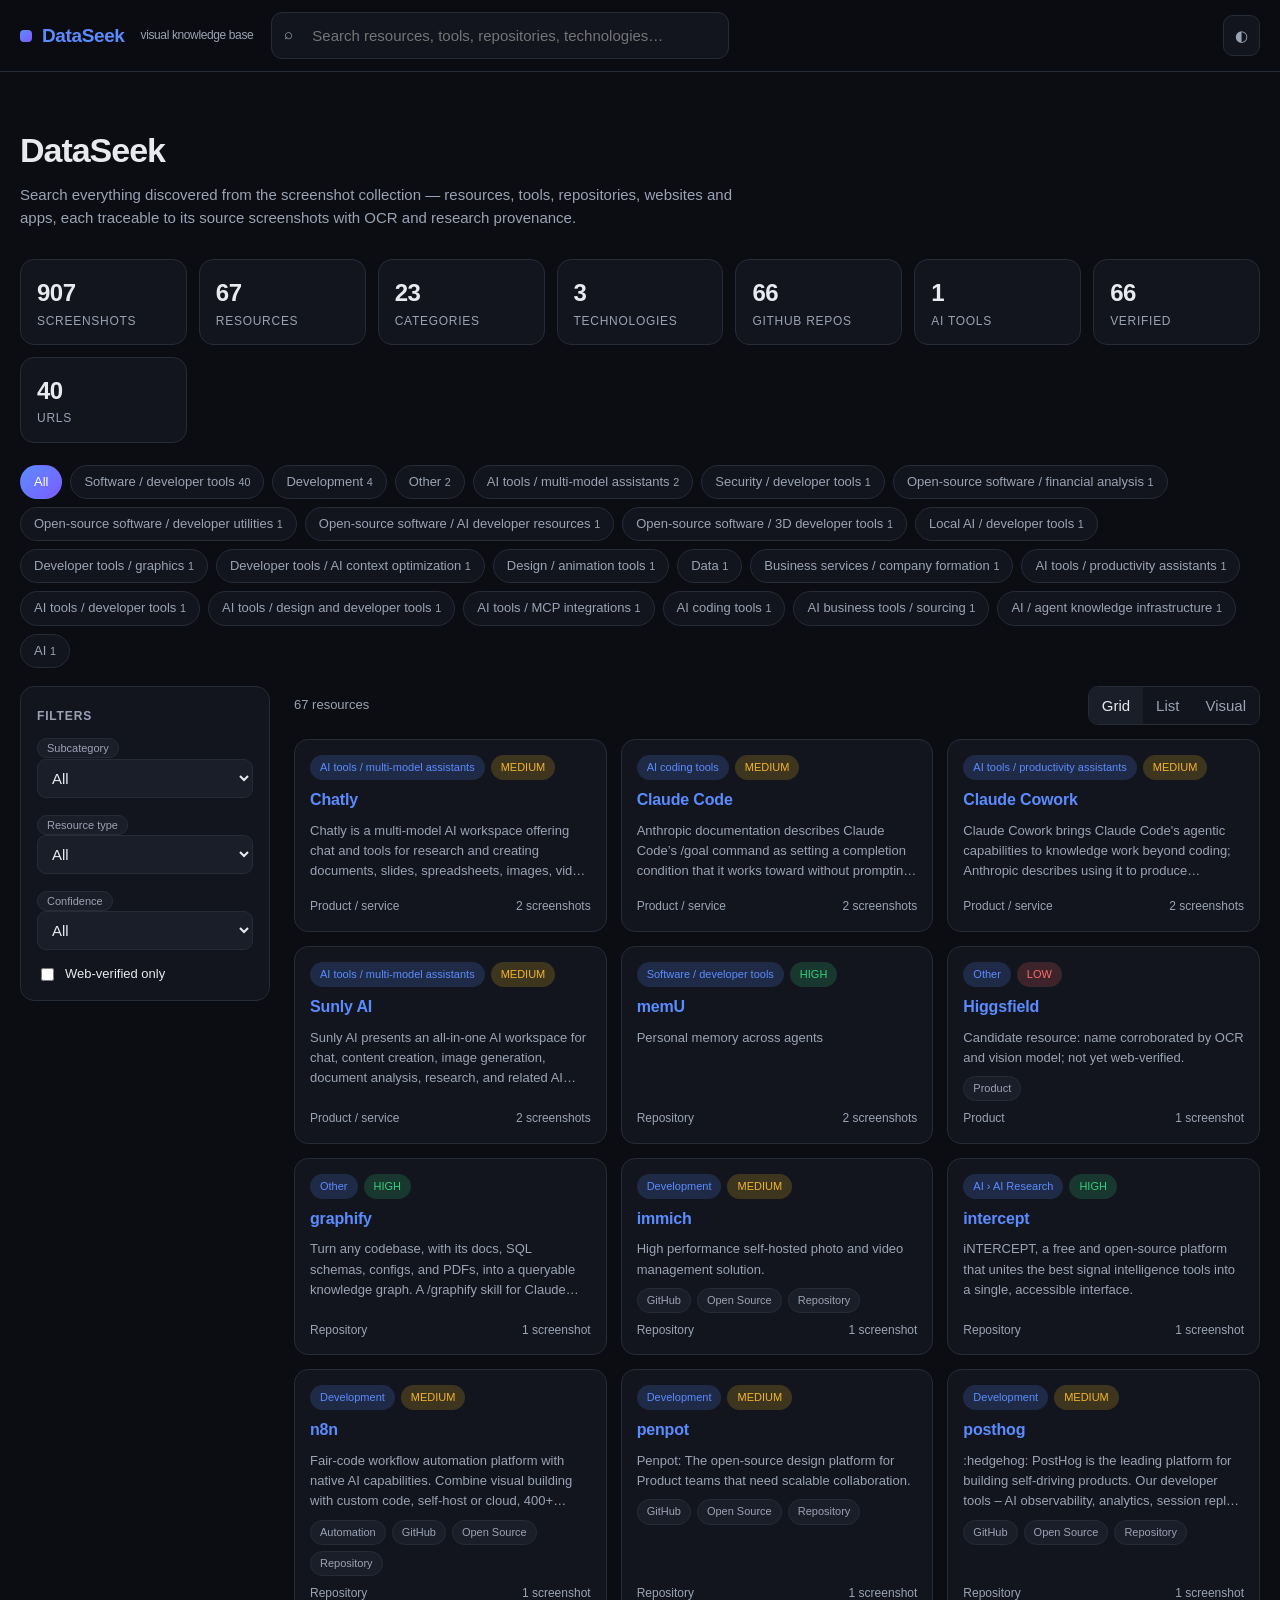
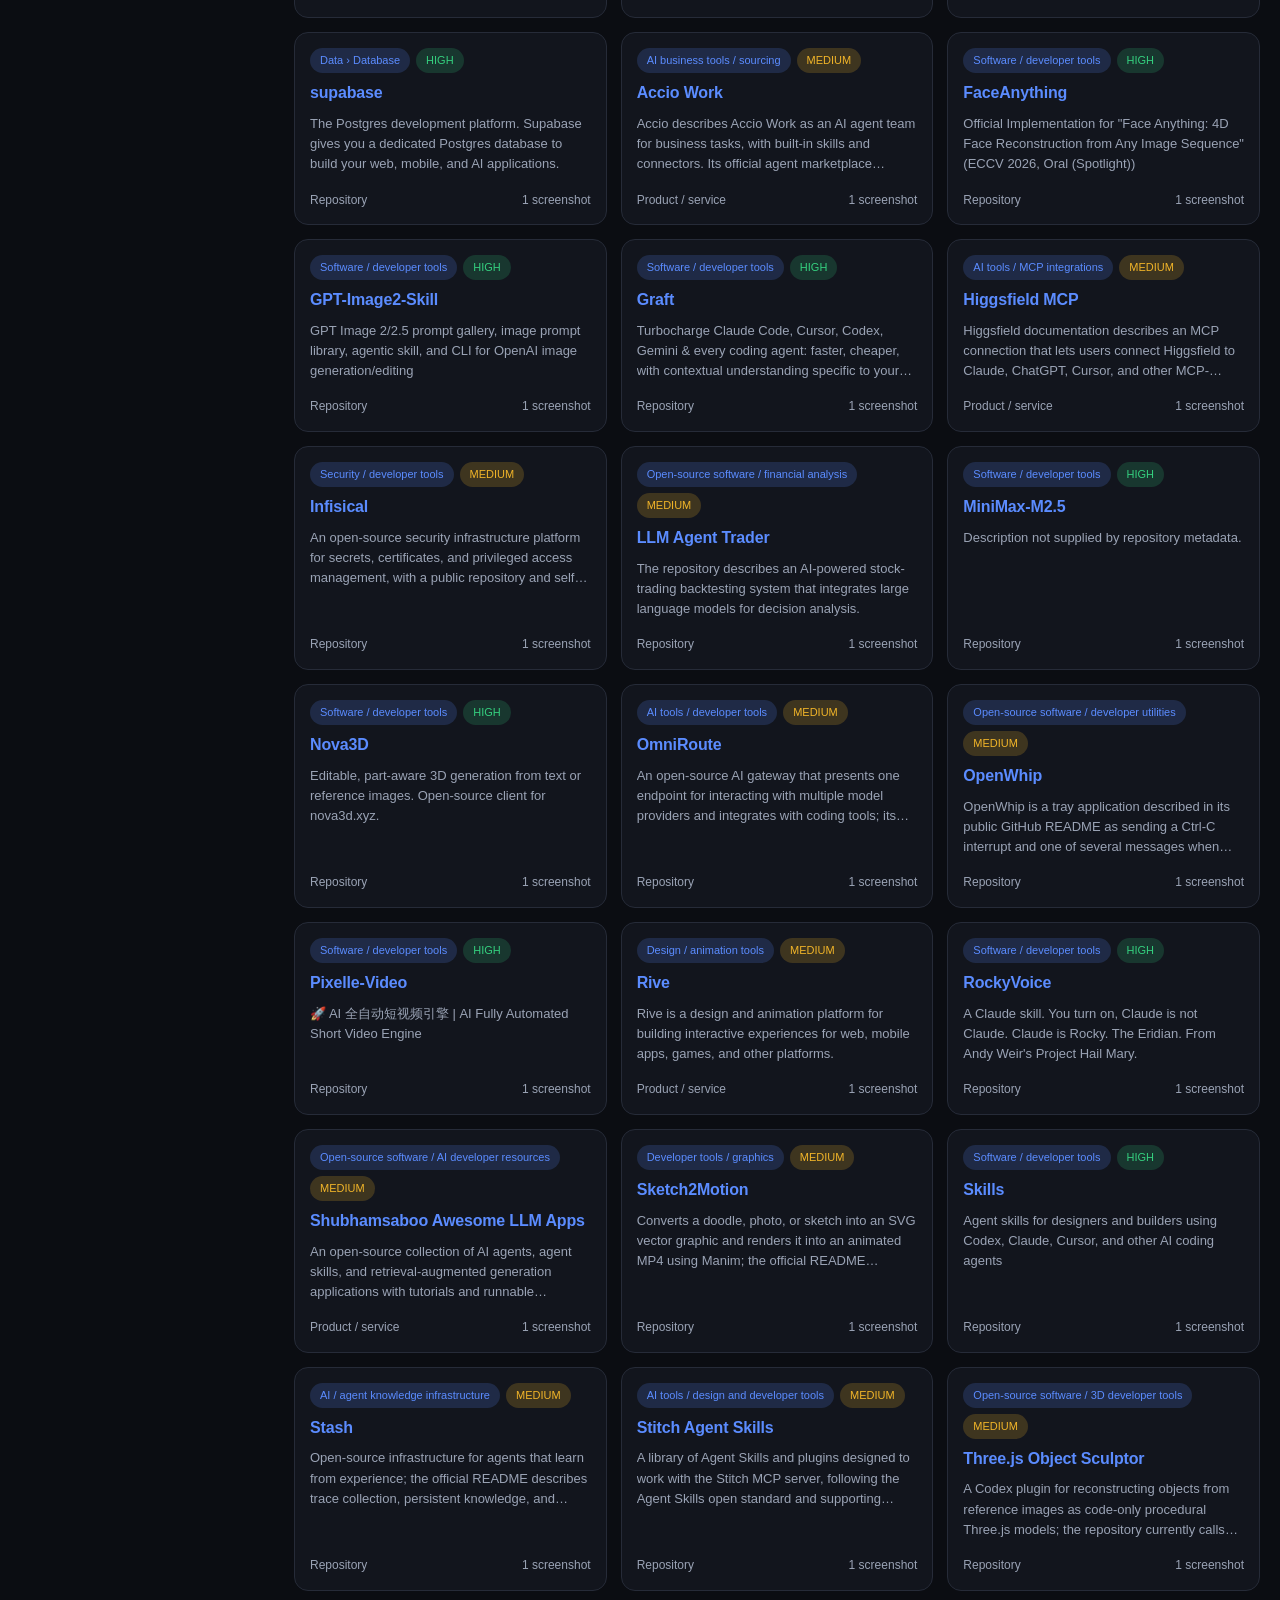
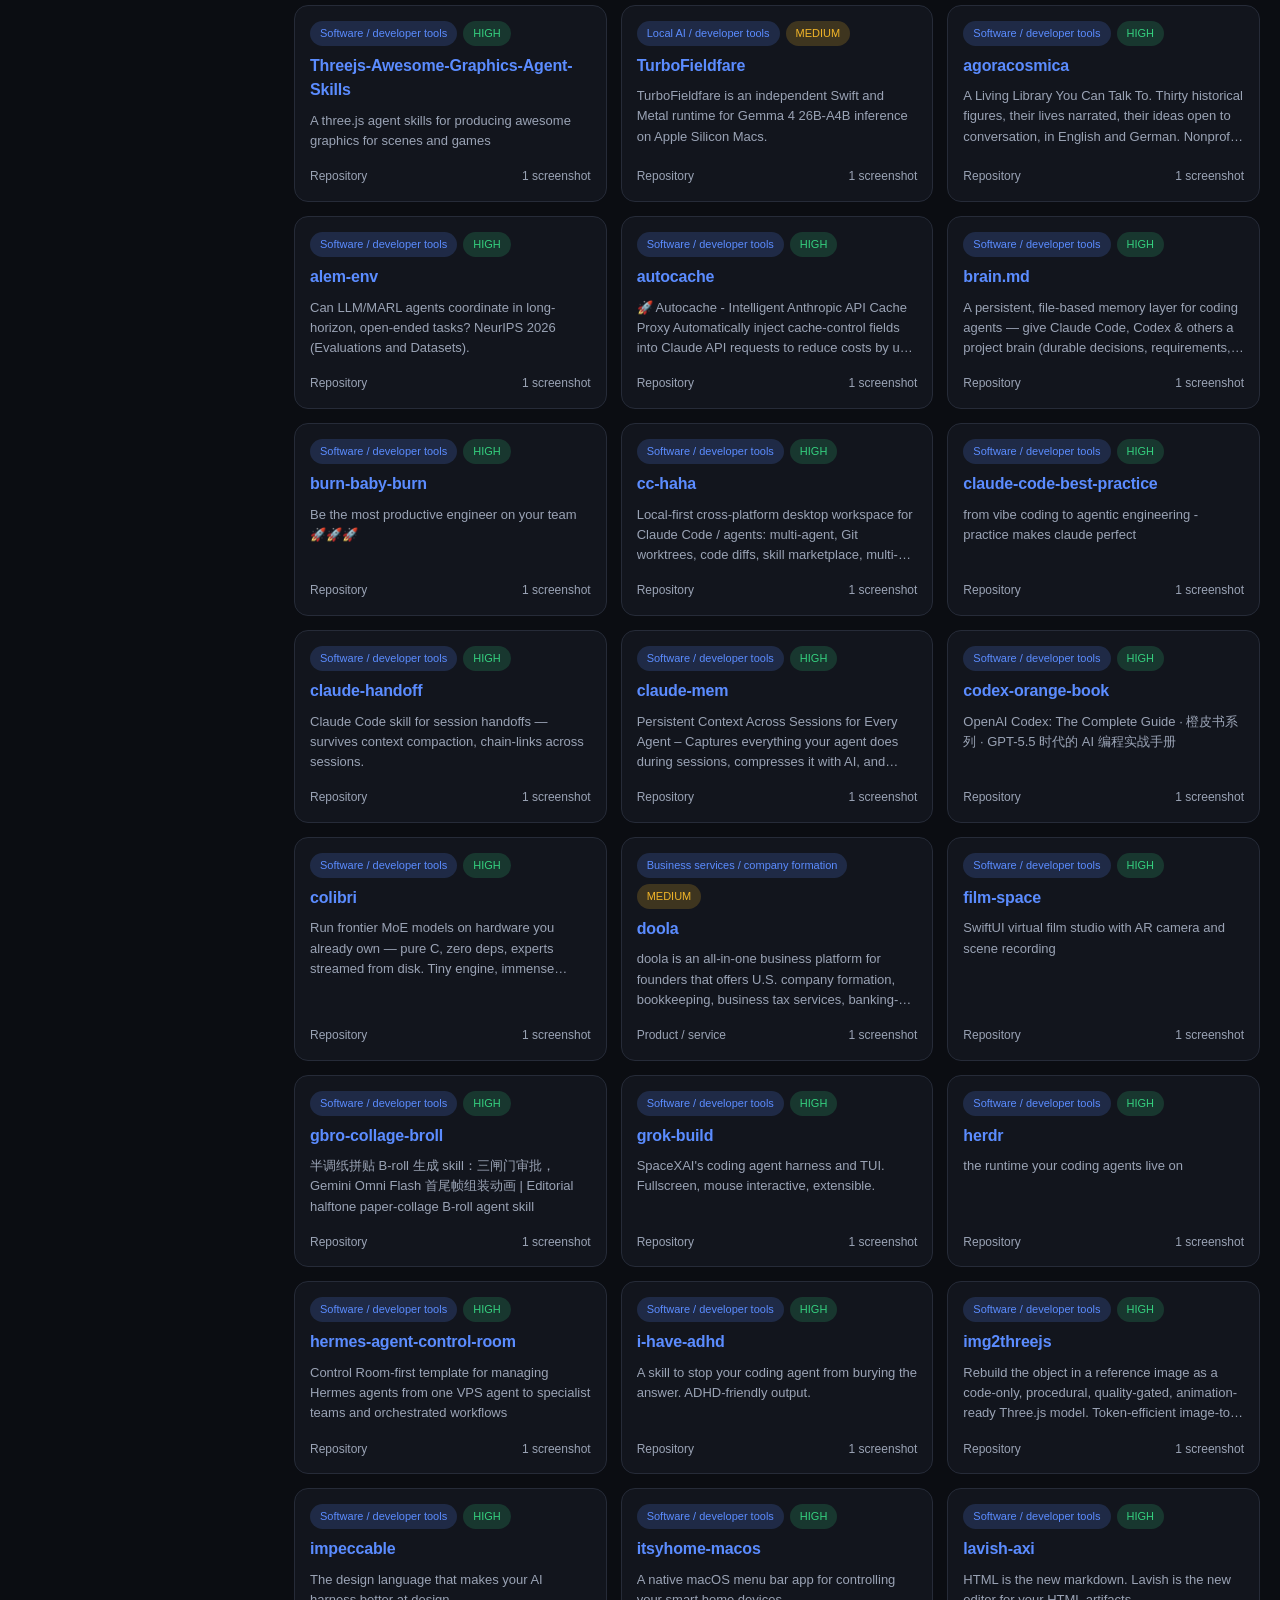
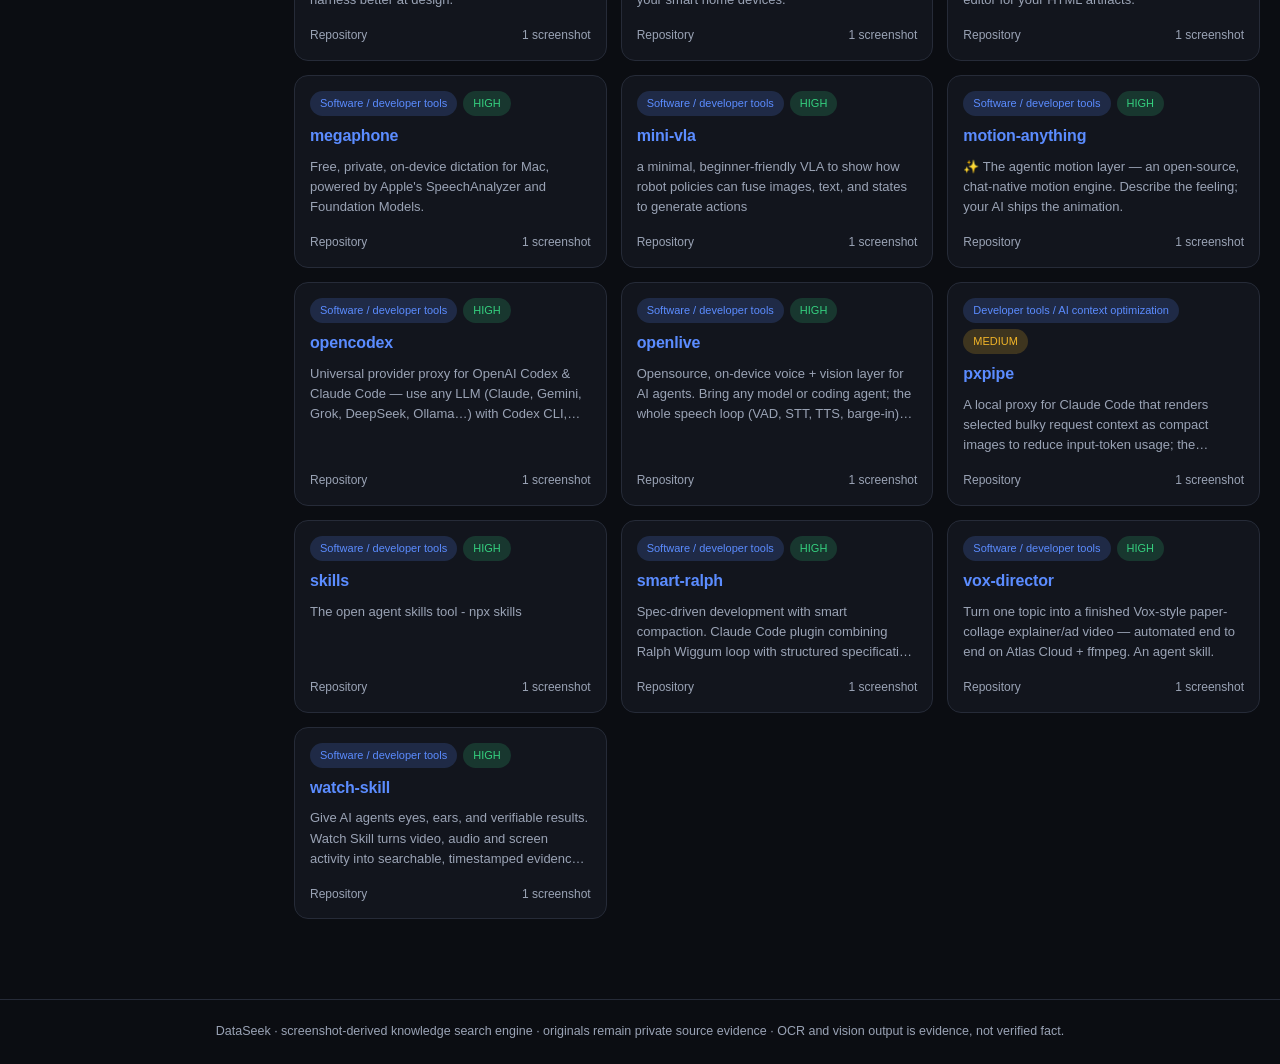
==== web/index.html @ 684bf7b7 "Rebuild DataSeek around a v2 multi-engine OCR + vision pipeline The legacy Tesseract-only pass produ" ====
<!doctype html>
<html lang="en" data-theme="dark">
<head>
  <meta charset="utf-8" />
  <meta name="viewport" content="width=device-width, initial-scale=1" />
  <title>DataSeek — screenshot-derived knowledge search</title>
  <meta name="description" content="Search resources, tools, repositories, websites and apps discovered from a screenshot collection, with OCR and research provenance." />
  <link rel="stylesheet" href="styles.css" />
  <script>
    // Apply the stored theme before first paint.
    document.documentElement.setAttribute("data-theme", localStorage.getItem("ds-theme") || "dark");
  </script>
</head>
<body>
  <header class="top">
    <div class="top-inner">
      <a class="brand" href="#/">
        <span class="dot"></span> DataSeek <small>visual knowledge base</small>
      </a>
      <div class="top-search">
        <span class="ico">⌕</span>
        <input id="q" type="search" placeholder="Search resources, tools, repositories, technologies…"
               autocomplete="off" aria-label="Search" />
      </div>
      <span class="spacer"></span>
      <button class="icon-btn" id="theme-toggle" title="Toggle light/dark">◐</button>
    </div>
  </header>
  <main></main>
  <footer class="foot">
    DataSeek · screenshot-derived knowledge search engine · originals remain private source evidence ·
    OCR and vision output is evidence, not verified fact.
  </footer>
  <script src="app.js"></script>
</body>
</html>
---- web/styles.css ----
:root {
  --bg: #0b0d12;
  --bg-elev: #12151d;
  --bg-elev2: #1a1e29;
  --border: #262b38;
  --text: #e8eaf0;
  --text-dim: #9aa3b5;
  --accent: #5b8cff;
  --accent2: #7c5cff;
  --good: #35d07f;
  --warn: #f0b429;
  --bad: #ff6b6b;
  --radius: 14px;
  --shadow: 0 10px 40px rgba(0, 0, 0, .35);
  font-synthesis: none;
}
[data-theme="light"] {
  --bg: #f6f7fb;
  --bg-elev: #ffffff;
  --bg-elev2: #eef1f7;
  --border: #dce1ec;
  --text: #141824;
  --text-dim: #5a6478;
  --shadow: 0 10px 30px rgba(20, 24, 36, .10);
}
* { box-sizing: border-box; }
html, body { margin: 0; padding: 0; }
body {
  background: var(--bg); color: var(--text);
  font: 15px/1.55 "Inter", -apple-system, BlinkMacSystemFont, "Segoe UI", Roboto, sans-serif;
  -webkit-font-smoothing: antialiased;
}
a { color: var(--accent); text-decoration: none; }
a:hover { text-decoration: underline; }
button, input, select { font: inherit; color: inherit; }
button { cursor: pointer; }

/* Layout */
header.top {
  position: sticky; top: 0; z-index: 40;
  background: color-mix(in srgb, var(--bg) 88%, transparent);
  backdrop-filter: blur(14px);
  border-bottom: 1px solid var(--border);
}
.top-inner {
  max-width: 1280px; margin: 0 auto; padding: 12px 20px;
  display: flex; align-items: center; gap: 18px;
}
.brand { display: flex; align-items: center; gap: 10px; font-weight: 700; font-size: 19px; letter-spacing: -.02em; }
.brand .dot { width: 12px; height: 12px; border-radius: 4px; background: linear-gradient(135deg, var(--accent), var(--accent2)); }
.brand small { color: var(--text-dim); font-weight: 500; font-size: 12px; margin-left: 6px; }
.top-search { flex: 1; position: relative; max-width: 620px; }
.top-search input {
  width: 100%; padding: 11px 14px 11px 40px; border-radius: 11px;
  border: 1px solid var(--border); background: var(--bg-elev); color: var(--text);
}
.top-search input:focus { outline: 2px solid var(--accent); border-color: transparent; }
.top-search .ico { position: absolute; left: 13px; top: 10px; color: var(--text-dim); }
.spacer { flex: 1; }
.icon-btn {
  border: 1px solid var(--border); background: var(--bg-elev); border-radius: 10px;
  padding: 8px 11px; color: var(--text-dim);
}
.icon-btn:hover { color: var(--text); border-color: var(--accent); }

main { max-width: 1280px; margin: 0 auto; padding: 26px 20px 80px; }
.hero { padding: 26px 0 8px; }
.hero h1 { font-size: 34px; margin: 0 0 6px; letter-spacing: -.03em; }
.hero p { color: var(--text-dim); margin: 0; max-width: 720px; }
.stats { display: grid; grid-template-columns: repeat(auto-fit, minmax(150px, 1fr)); gap: 12px; margin: 22px 0; }
.stat {
  background: var(--bg-elev); border: 1px solid var(--border); border-radius: var(--radius);
  padding: 14px 16px;
}
.stat .n { font-size: 24px; font-weight: 700; letter-spacing: -.02em; }
.stat .l { color: var(--text-dim); font-size: 12px; text-transform: uppercase; letter-spacing: .06em; }

.chips { display: flex; flex-wrap: wrap; gap: 8px; margin: 10px 0 18px; }
.chip {
  border: 1px solid var(--border); background: var(--bg-elev); border-radius: 999px;
  padding: 6px 13px; font-size: 13px; color: var(--text-dim);
}
.chip:hover { color: var(--text); border-color: var(--accent); }
.chip.active { background: linear-gradient(135deg, var(--accent), var(--accent2)); color: #fff; border-color: transparent; }

.layout { display: grid; grid-template-columns: 250px 1fr; gap: 24px; align-items: start; }
@media (max-width: 900px) { .layout { grid-template-columns: 1fr; } aside.filters { position: static; } }
aside.filters {
  position: sticky; top: 78px; background: var(--bg-elev); border: 1px solid var(--border);
  border-radius: var(--radius); padding: 16px;
}
aside.filters h4 { margin: 4px 0 10px; font-size: 12px; text-transform: uppercase; letter-spacing: .07em; color: var(--text-dim); }
aside.filters select, aside.filters input[type="text"] {
  width: 100%; padding: 9px 10px; margin-bottom: 14px; border-radius: 9px;
  border: 1px solid var(--border); background: var(--bg-elev2);
}
.toolbar { display: flex; align-items: center; gap: 10px; margin-bottom: 14px; flex-wrap: wrap; }
.toolbar .count { color: var(--text-dim); font-size: 13px; }
.seg { display: inline-flex; border: 1px solid var(--border); border-radius: 10px; overflow: hidden; }
.seg button { border: 0; background: var(--bg-elev); padding: 7px 13px; color: var(--text-dim); }
.seg button.active { background: var(--bg-elev2); color: var(--text); }

/* Cards */
.cards { display: grid; grid-template-columns: repeat(auto-fill, minmax(280px, 1fr)); gap: 14px; }
.cards.list { grid-template-columns: 1fr; }
.cards.visual { grid-template-columns: repeat(auto-fill, minmax(210px, 1fr)); }
.card {
  background: var(--bg-elev); border: 1px solid var(--border); border-radius: var(--radius);
  padding: 15px; transition: border-color .15s, transform .15s; display: flex; flex-direction: column; gap: 8px;
}
.card:hover { border-color: var(--accent); transform: translateY(-2px); }
.card h3 { margin: 0; font-size: 16px; letter-spacing: -.01em; }
.card .desc { color: var(--text-dim); font-size: 13px; display: -webkit-box; -webkit-line-clamp: 3; -webkit-box-orient: vertical; overflow: hidden; }
.card .meta { display: flex; flex-wrap: wrap; gap: 6px; align-items: center; }
.pill { font-size: 11px; padding: 3px 9px; border-radius: 999px; background: var(--bg-elev2); color: var(--text-dim); border: 1px solid var(--border); }
.pill.cat { background: color-mix(in srgb, var(--accent) 18%, transparent); color: var(--accent); border-color: transparent; }
.pill.good { background: color-mix(in srgb, var(--good) 18%, transparent); color: var(--good); border-color: transparent; }
.pill.warn { background: color-mix(in srgb, var(--warn) 20%, transparent); color: var(--warn); border-color: transparent; }
.pill.bad { background: color-mix(in srgb, var(--bad) 18%, transparent); color: var(--bad); border-color: transparent; }
.card .foot { margin-top: auto; display: flex; justify-content: space-between; align-items: center; font-size: 12px; color: var(--text-dim); }
.thumb { aspect-ratio: 9/16; border-radius: 10px; background: linear-gradient(135deg, var(--bg-elev2), var(--border)); display: grid; place-items: center; color: var(--text-dim); font-size: 12px; overflow: hidden; }
.thumb img { width: 100%; height: 100%; object-fit: cover; }

.detail { background: var(--bg-elev); border: 1px solid var(--border); border-radius: var(--radius); padding: 24px; }
.detail h1 { margin: 0 0 4px; letter-spacing: -.03em; }
.detail .sub { color: var(--text-dim); margin-bottom: 18px; }
.detail .grid2 { display: grid; grid-template-columns: 1fr 1fr; gap: 20px; }
@media (max-width: 800px) { .detail .grid2 { grid-template-columns: 1fr; } }
.kv { display: grid; grid-template-columns: 130px 1fr; gap: 6px 12px; font-size: 14px; }
.kv dt { color: var(--text-dim); }
.kv dd { margin: 0; word-break: break-word; }
.section-title { margin: 22px 0 8px; font-size: 13px; text-transform: uppercase; letter-spacing: .07em; color: var(--text-dim); }
pre.ocr { background: var(--bg-elev2); border: 1px solid var(--border); border-radius: 10px; padding: 12px; overflow: auto; max-height: 340px; font-size: 12.5px; white-space: pre-wrap; }
table.data { width: 100%; border-collapse: collapse; font-size: 13.5px; }
table.data th, table.data td { text-align: left; padding: 8px 10px; border-bottom: 1px solid var(--border); }
table.data th { color: var(--text-dim); font-weight: 600; font-size: 12px; text-transform: uppercase; letter-spacing: .05em; }
.shots { display: grid; grid-template-columns: repeat(auto-fill, minmax(150px, 1fr)); gap: 10px; }
.empty { color: var(--text-dim); padding: 40px; text-align: center; }
footer.foot { border-top: 1px solid var(--border); color: var(--text-dim); font-size: 12.5px; padding: 22px 20px; text-align: center; }
.banner { background: color-mix(in srgb, var(--warn) 14%, transparent); border: 1px solid color-mix(in srgb, var(--warn) 40%, transparent); color: var(--text); border-radius: 10px; padding: 10px 14px; font-size: 13px; margin-bottom: 16px; }
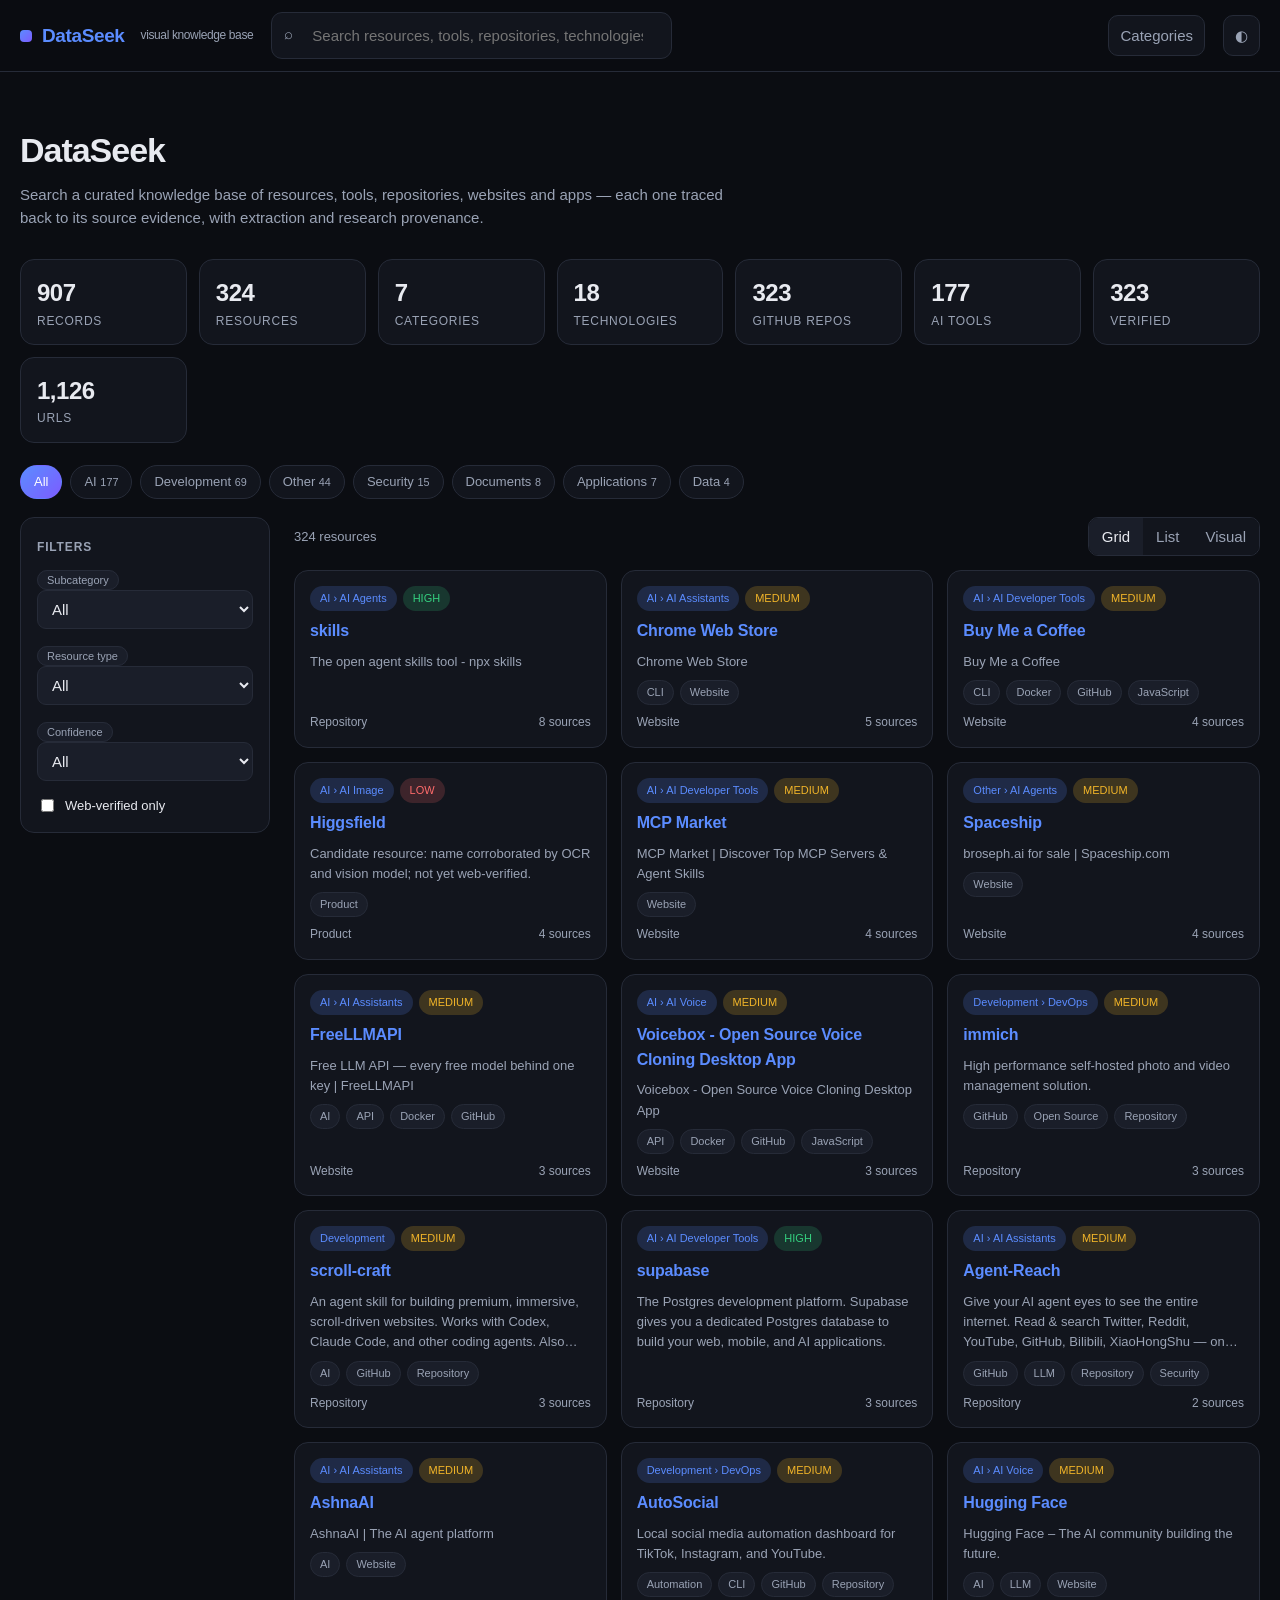
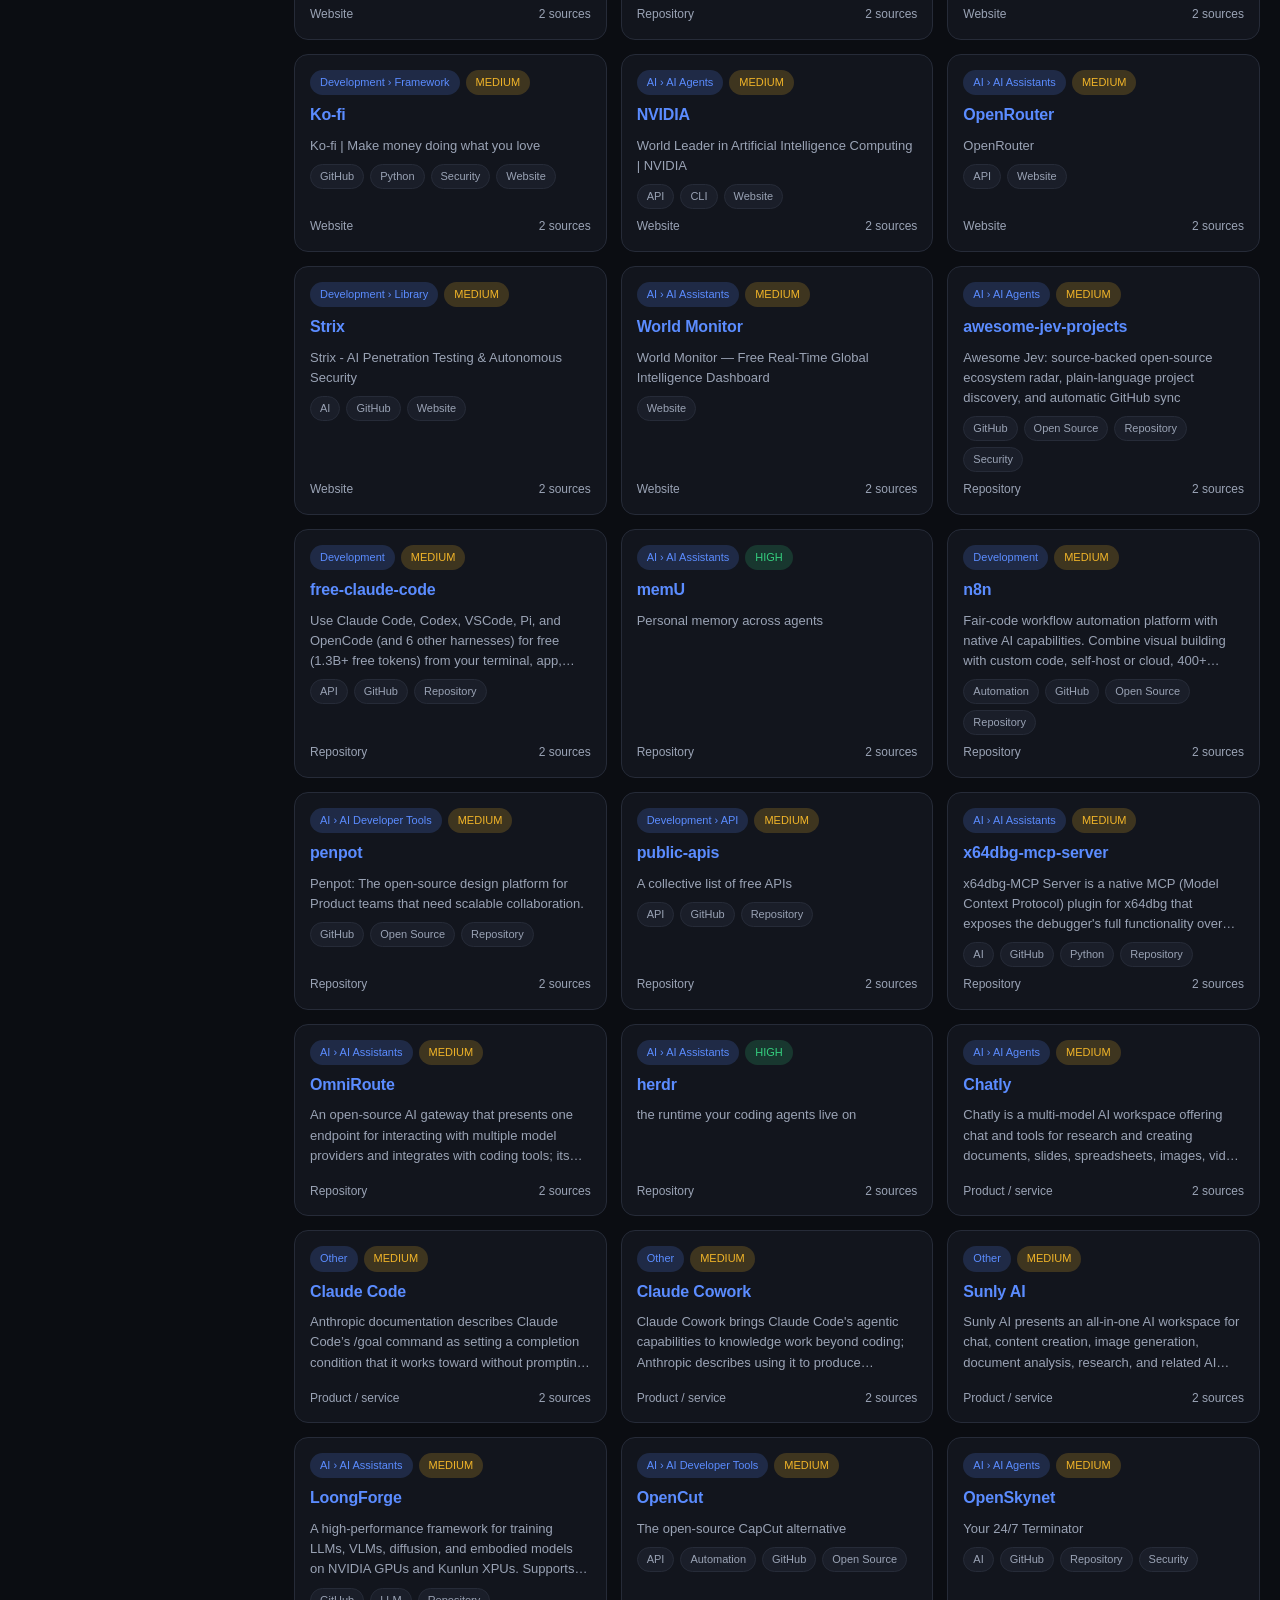
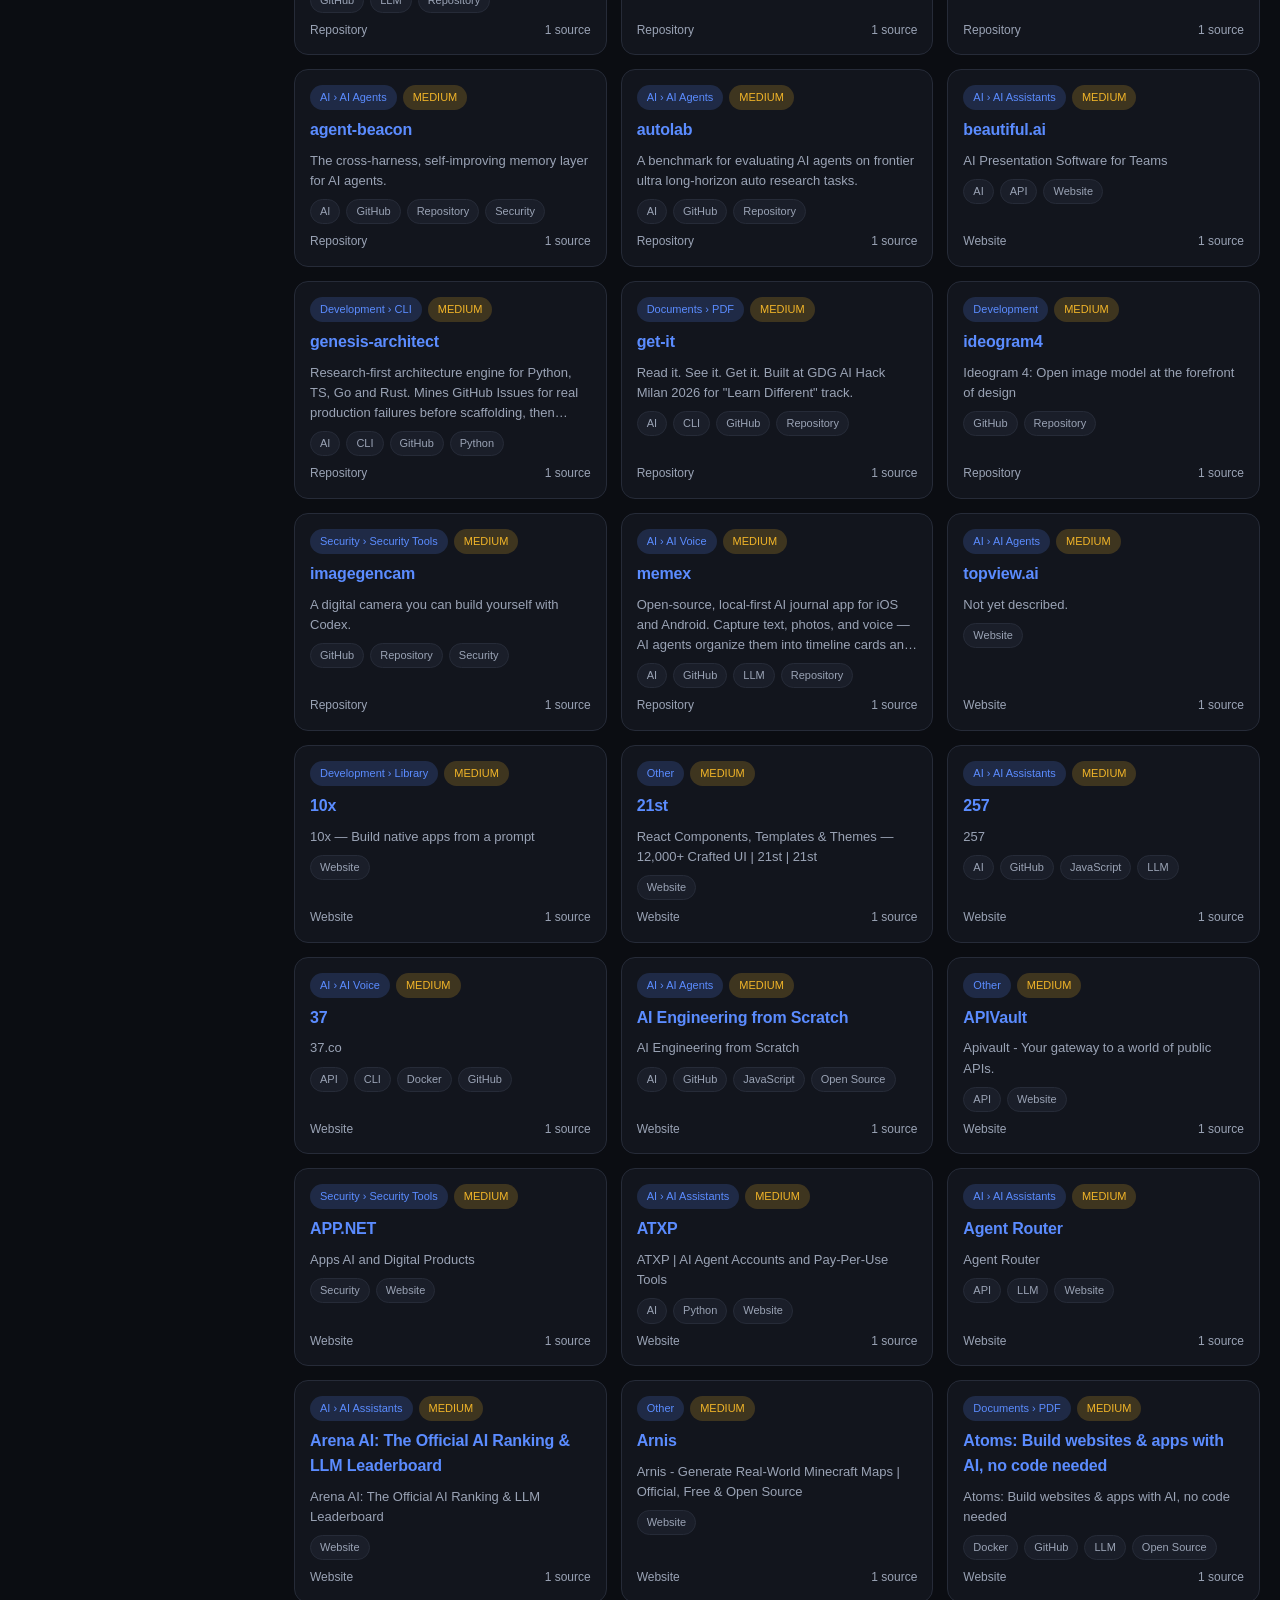
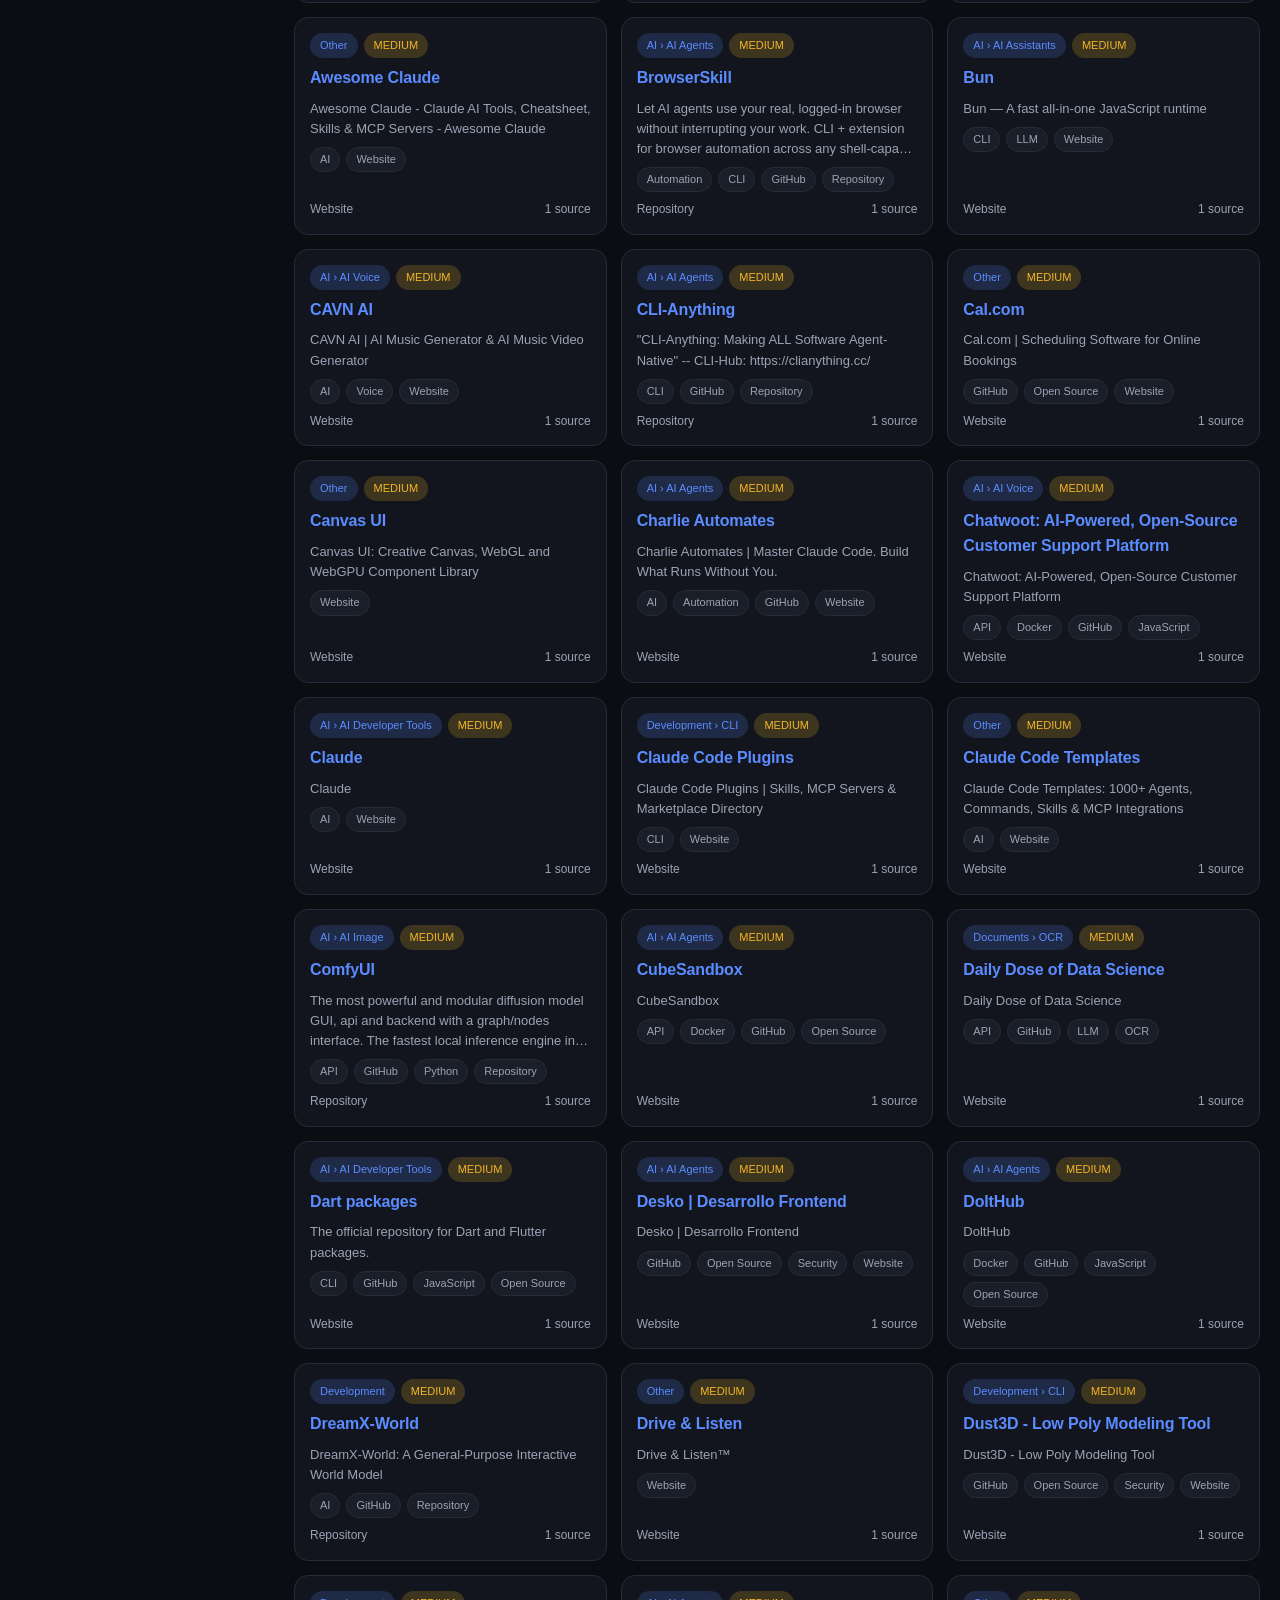
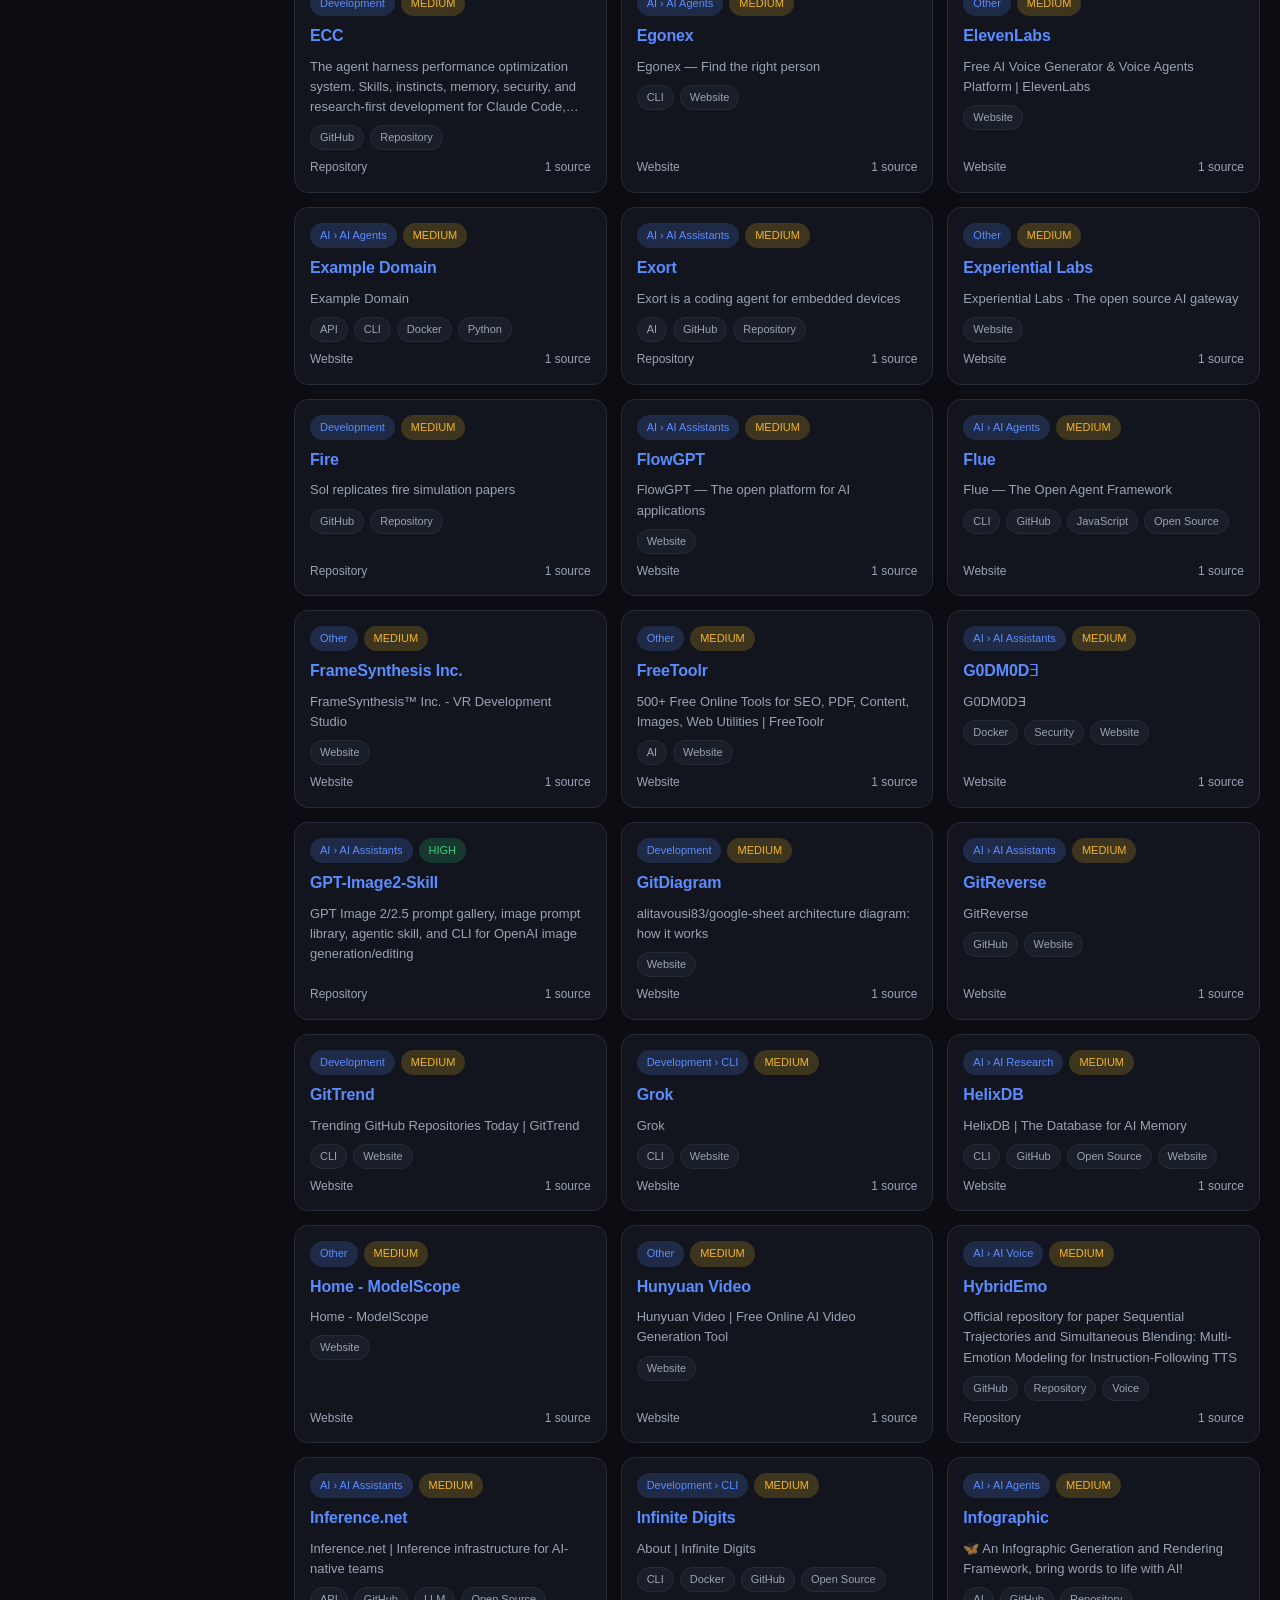
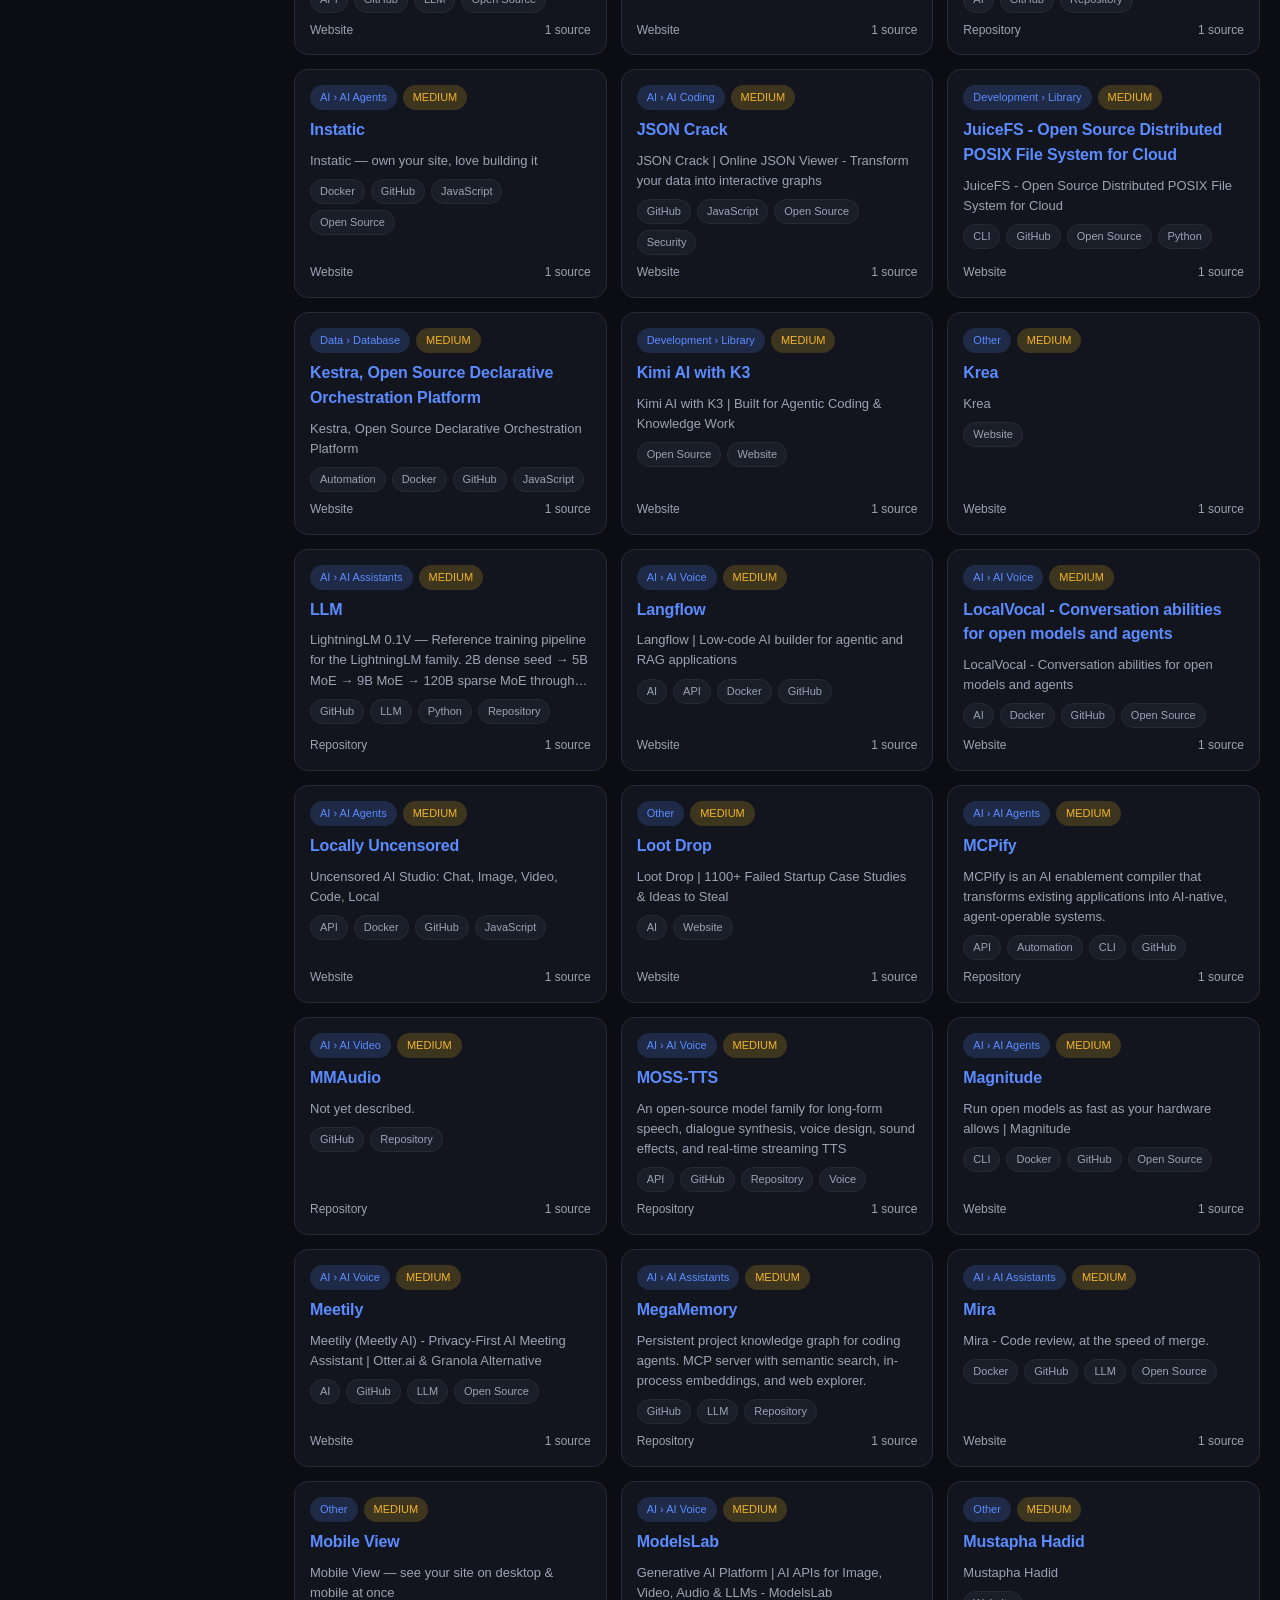
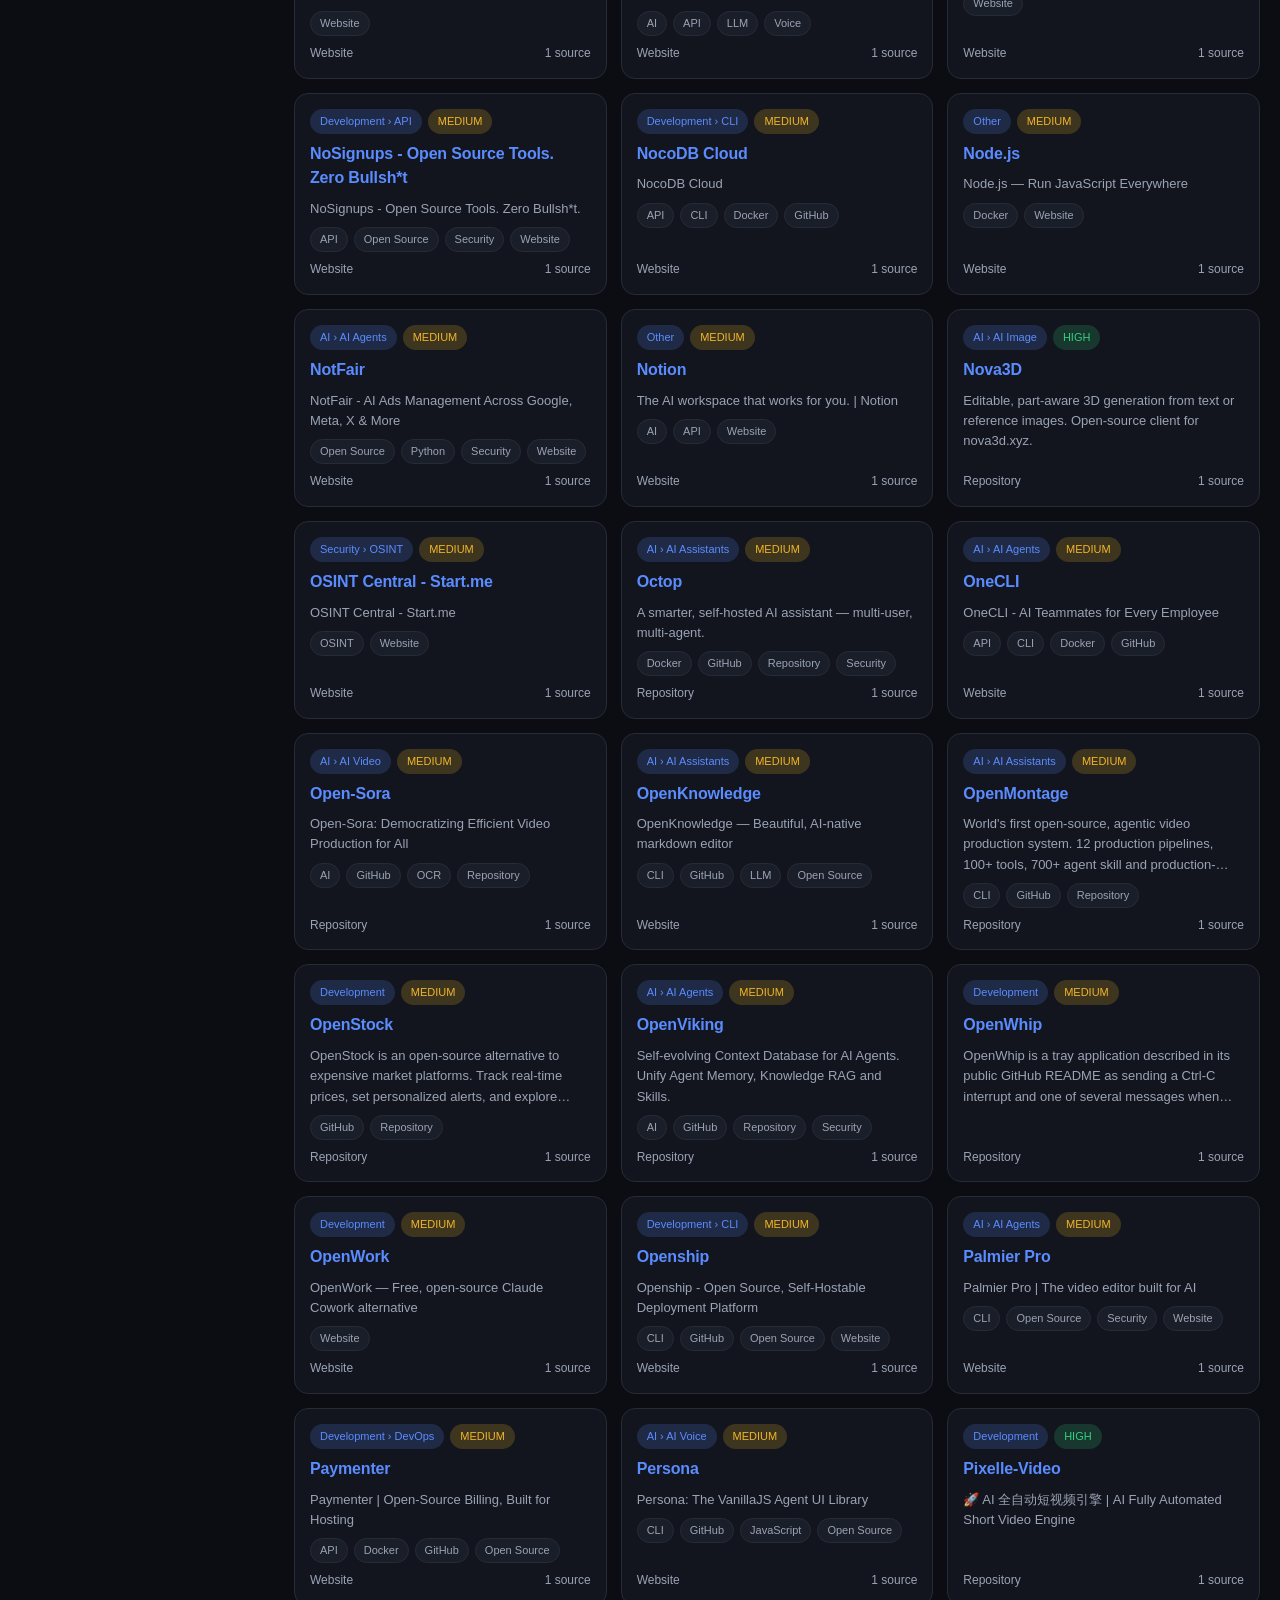
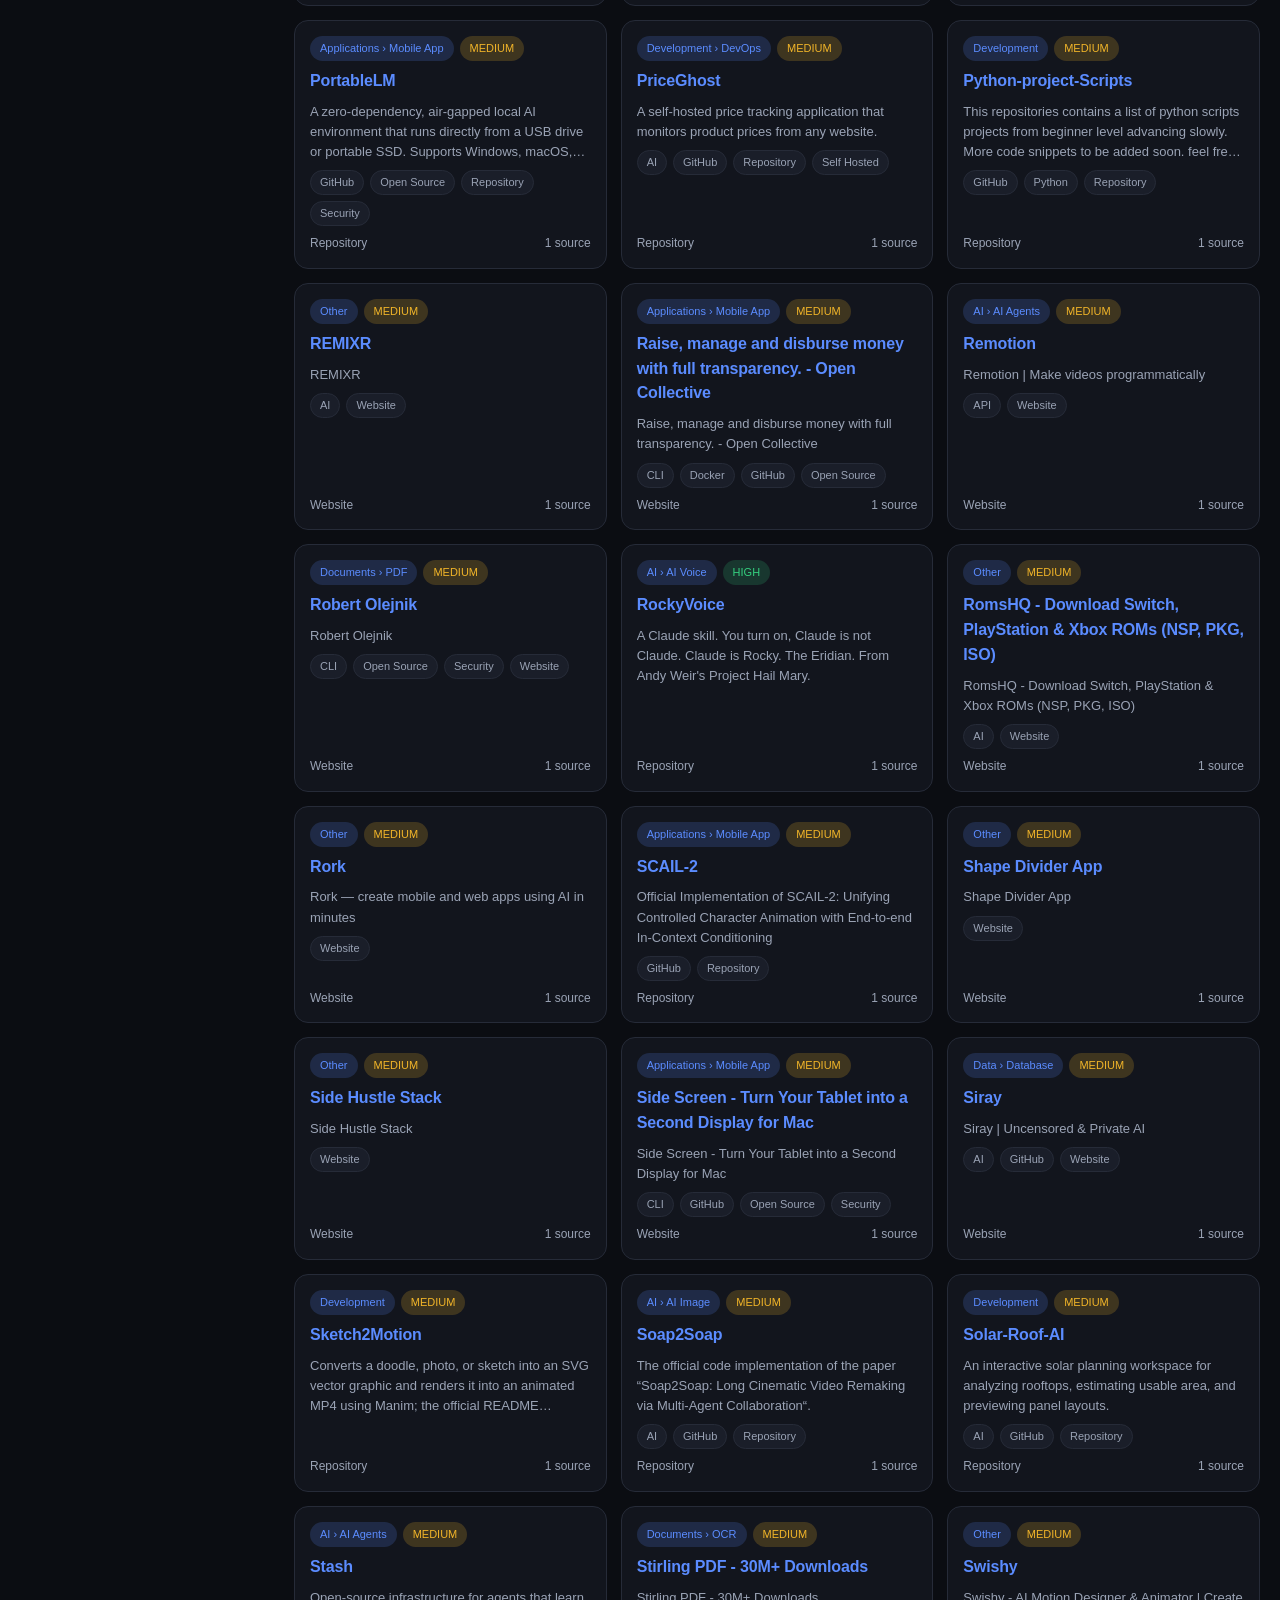
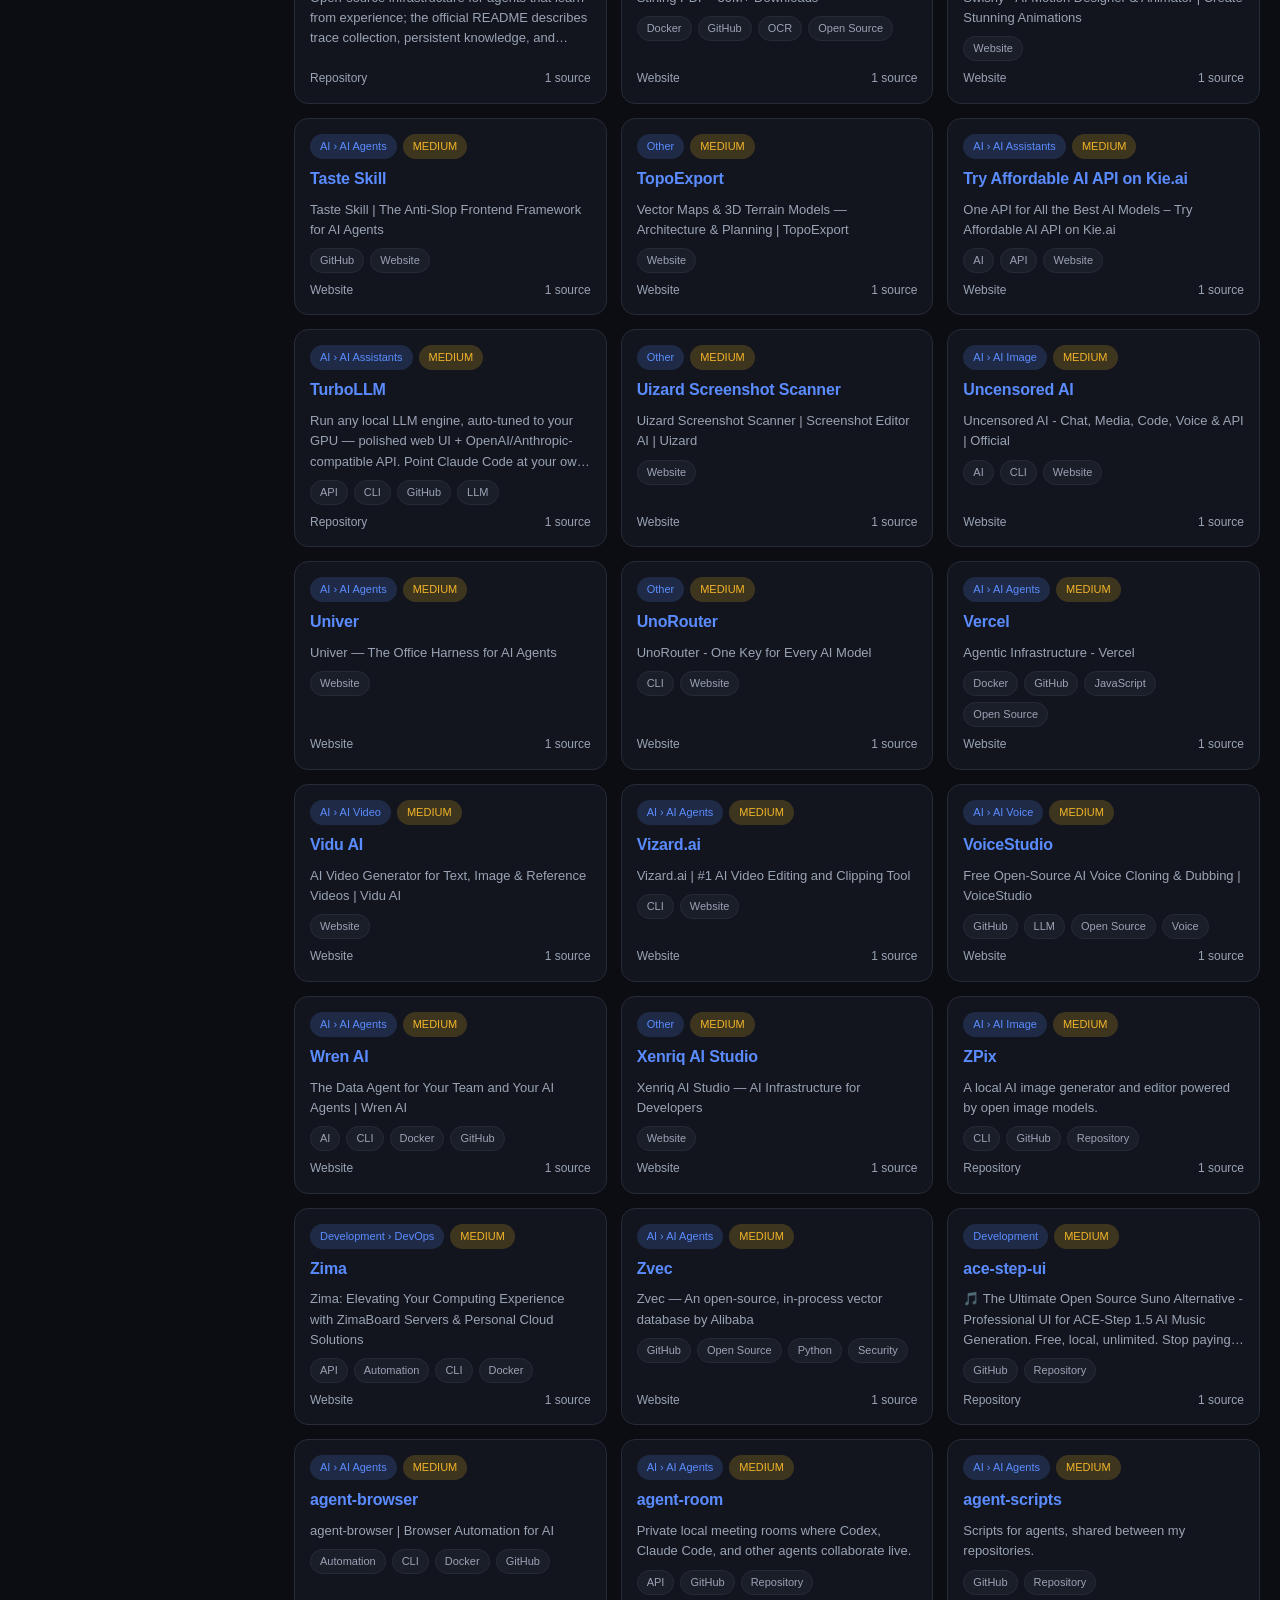
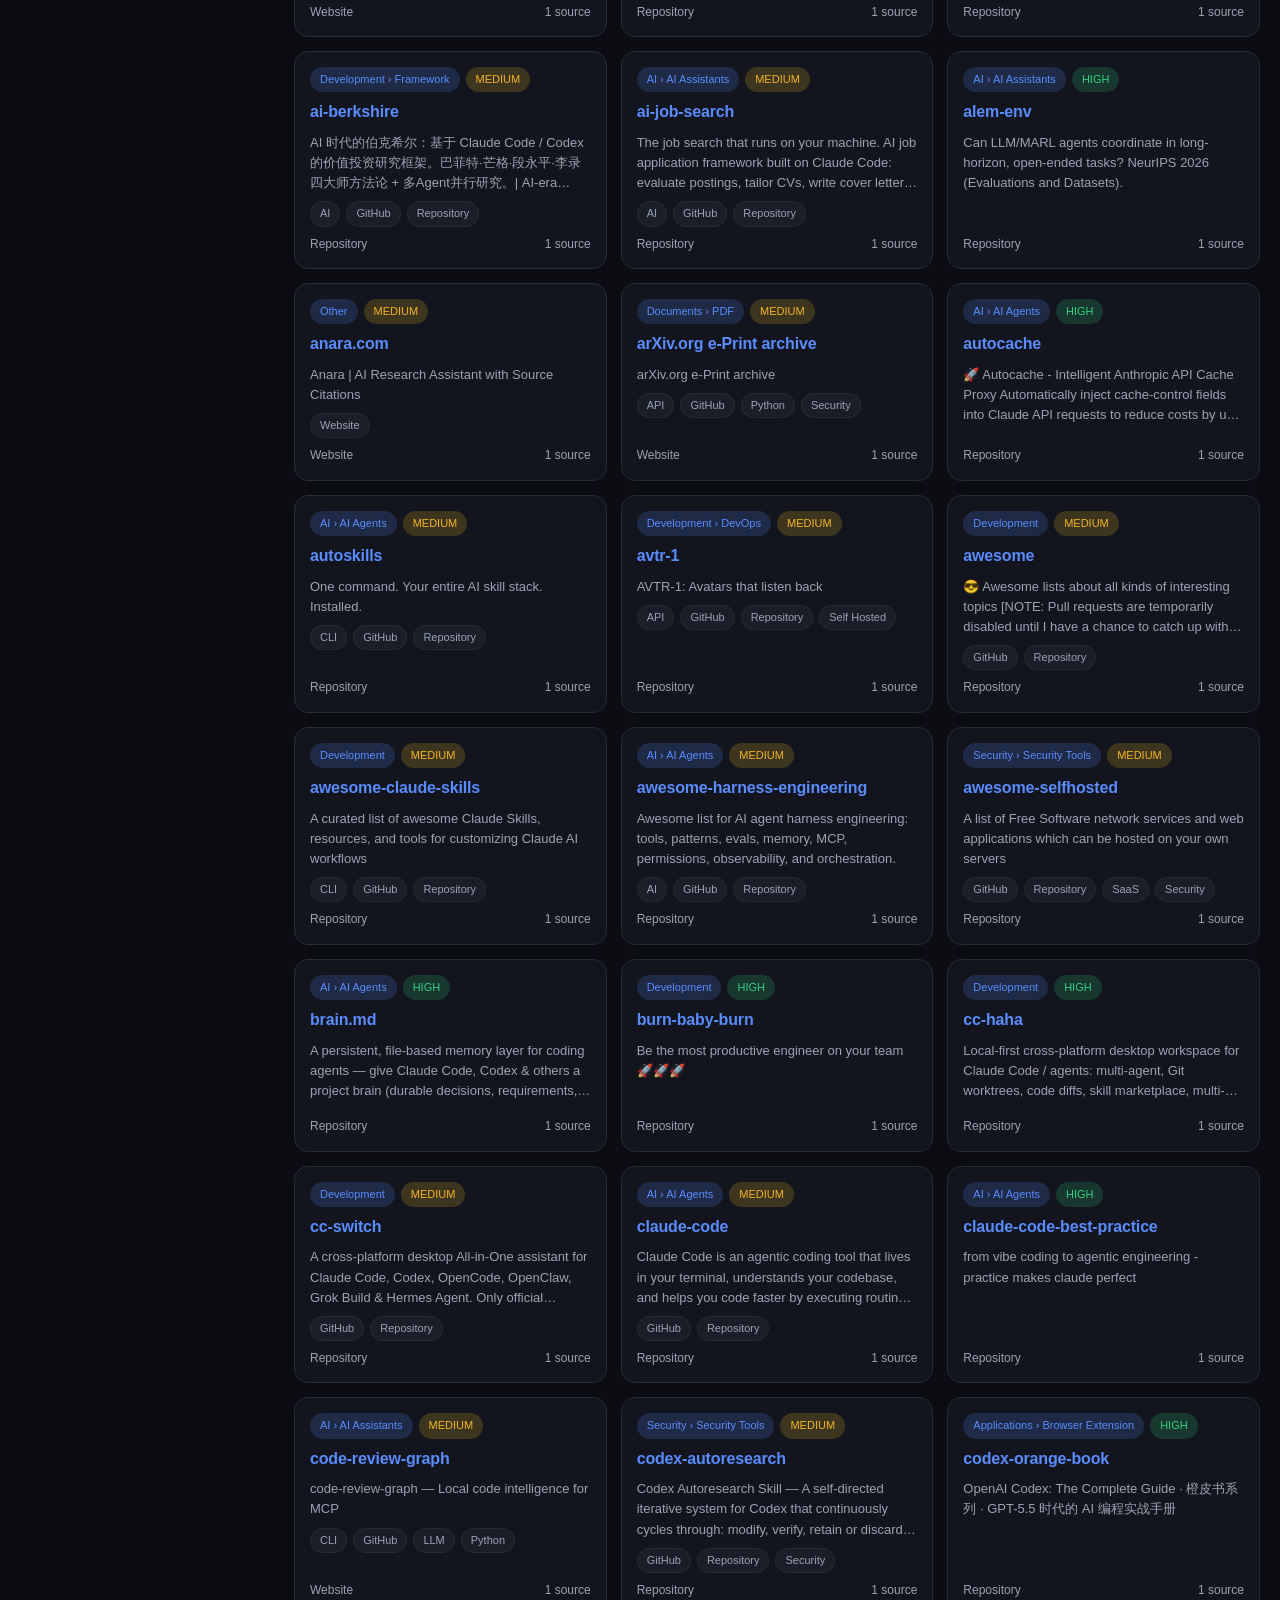
==== commit 72bff0bf: "Complete the v2 multi-OCR pass and reconcile derived artifacts Every one of the 907 source records i" ====
--- a/web/index.html
+++ b/web/index.html
@@ -3,8 +3,8 @@
 <head>
   <meta charset="utf-8" />
   <meta name="viewport" content="width=device-width, initial-scale=1" />
-  <title>DataSeek — screenshot-derived knowledge search</title>
-  <meta name="description" content="Search resources, tools, repositories, websites and apps discovered from a screenshot collection, with OCR and research provenance." />
+  <title>DataSeek — knowledge search for resources, tools and repositories</title>
+  <meta name="description" content="Search a curated knowledge base of resources, tools, repositories, websites and apps, each with extraction and research provenance." />
   <link rel="stylesheet" href="styles.css" />
   <script>
     // Apply the stored theme before first paint.
@@ -23,12 +23,13 @@
                autocomplete="off" aria-label="Search" />
       </div>
       <span class="spacer"></span>
+      <a class="icon-btn" href="#/categories">Categories</a>
       <button class="icon-btn" id="theme-toggle" title="Toggle light/dark">◐</button>
     </div>
   </header>
   <main></main>
   <footer class="foot">
-    DataSeek · screenshot-derived knowledge search engine · originals remain private source evidence ·
+    DataSeek · knowledge search engine for resources, tools and repositories · source media remains private ·
     OCR and vision output is evidence, not verified fact.
   </footer>
   <script src="app.js"></script>
--- a/web/styles.css
+++ b/web/styles.css
@@ -62,6 +62,8 @@
   padding: 8px 11px; color: var(--text-dim);
 }
 .icon-btn:hover { color: var(--text); border-color: var(--accent); }
+a.icon-btn { text-decoration: none; display: inline-flex; align-items: center; }
+a.icon-btn:hover { text-decoration: none; }
 
 main { max-width: 1280px; margin: 0 auto; padding: 26px 20px 80px; }
 .hero { padding: 26px 0 8px; }
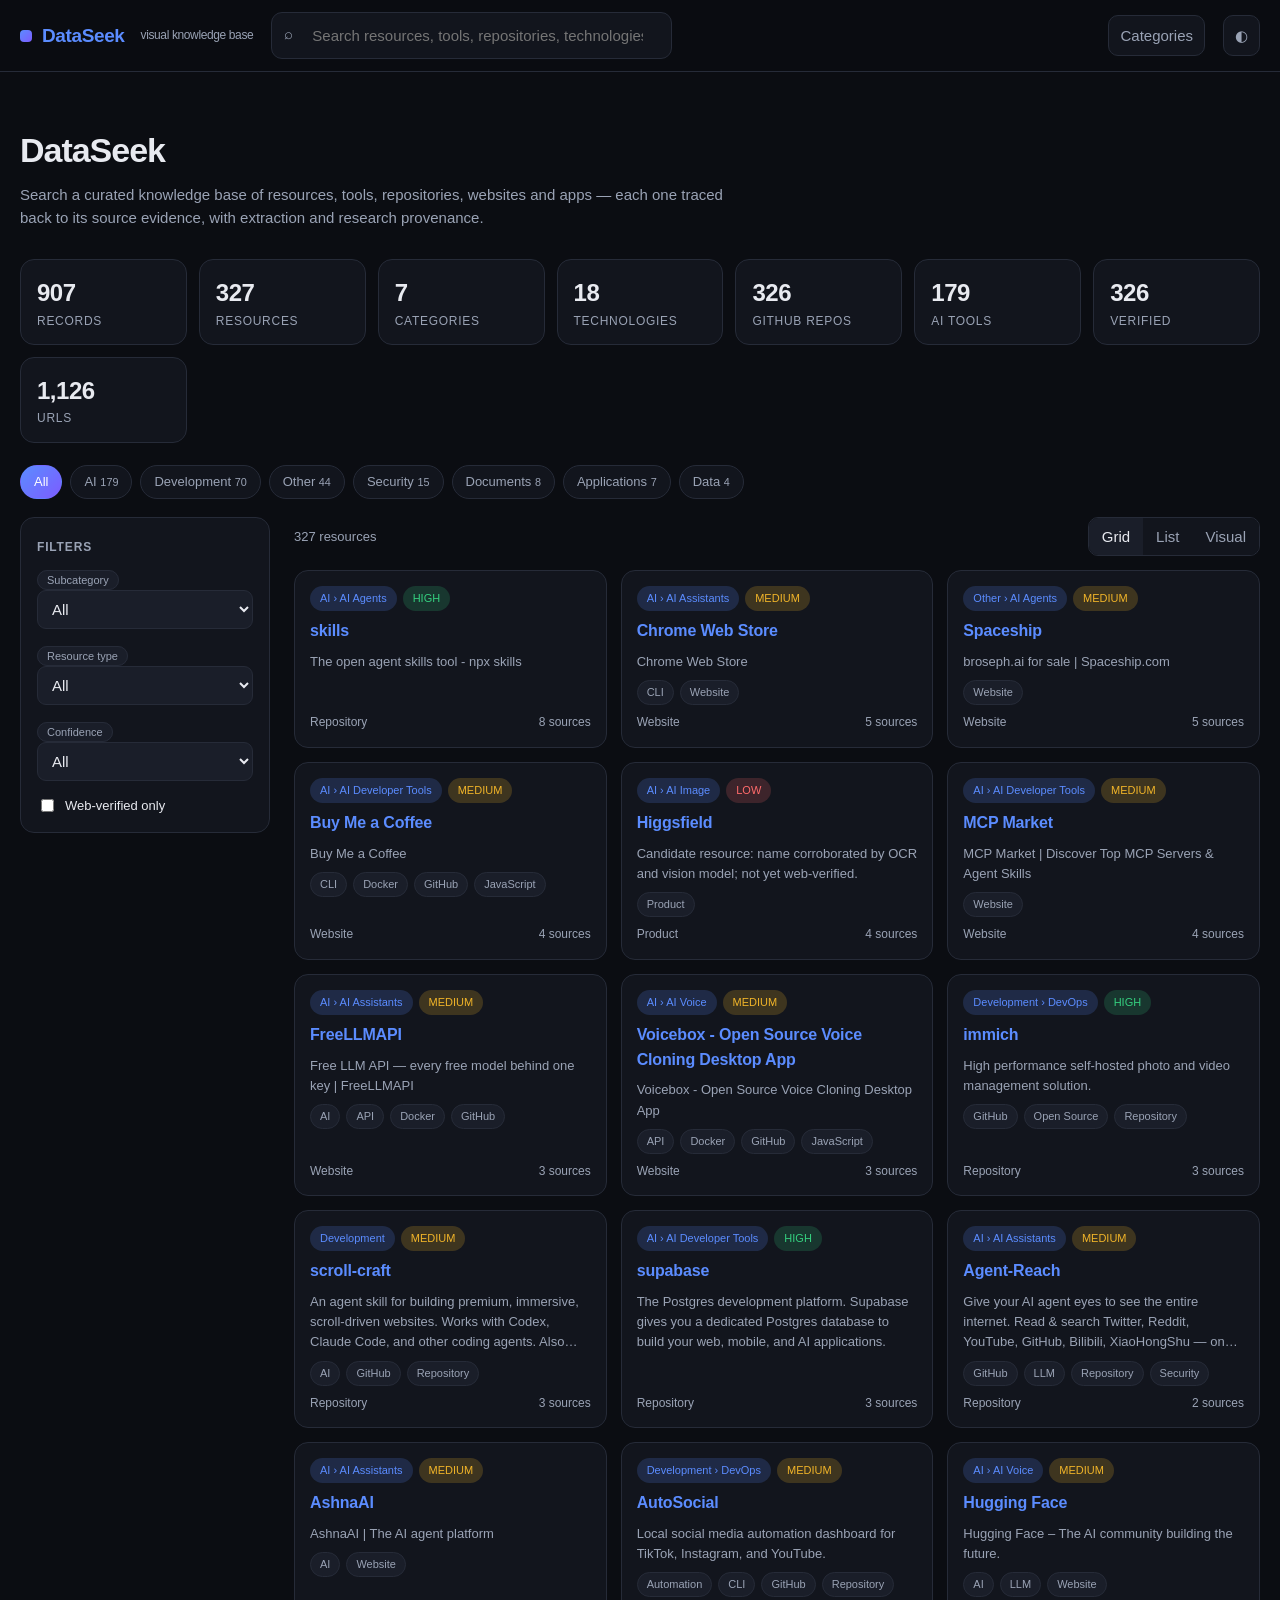
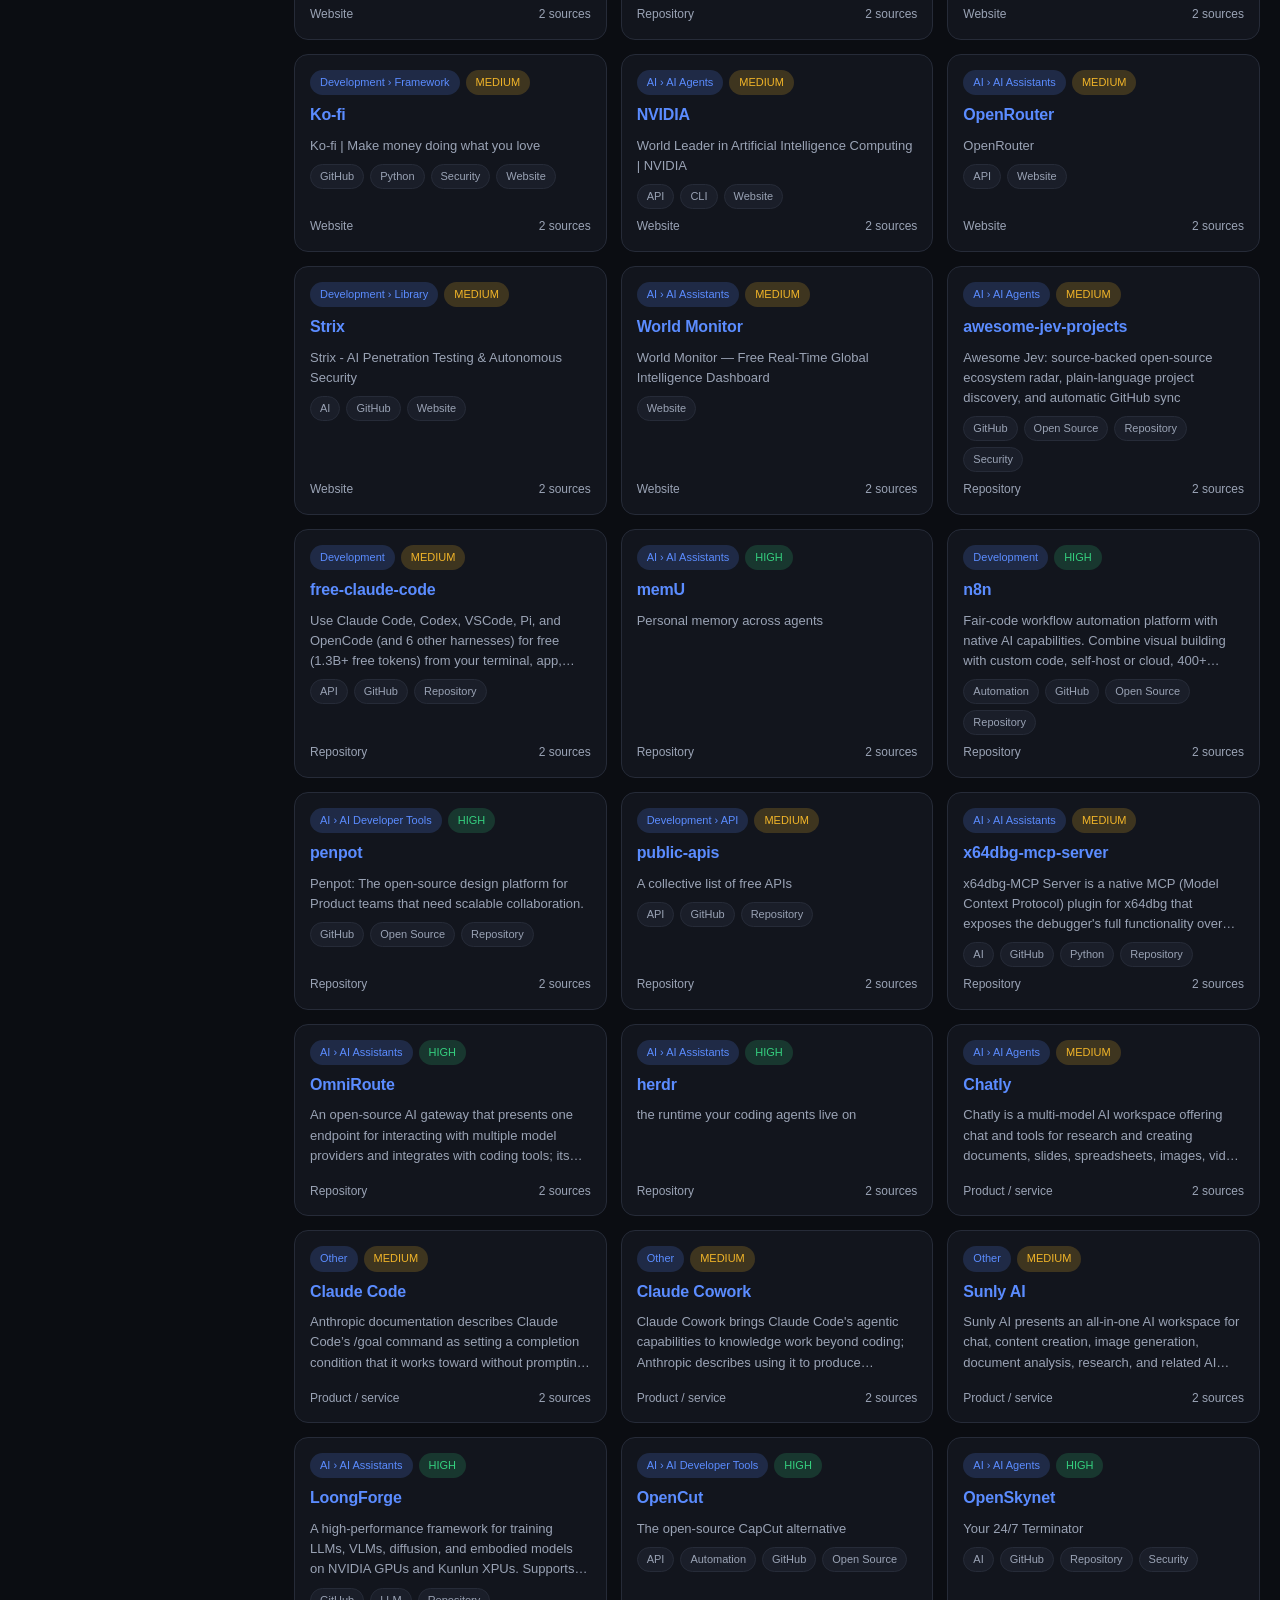
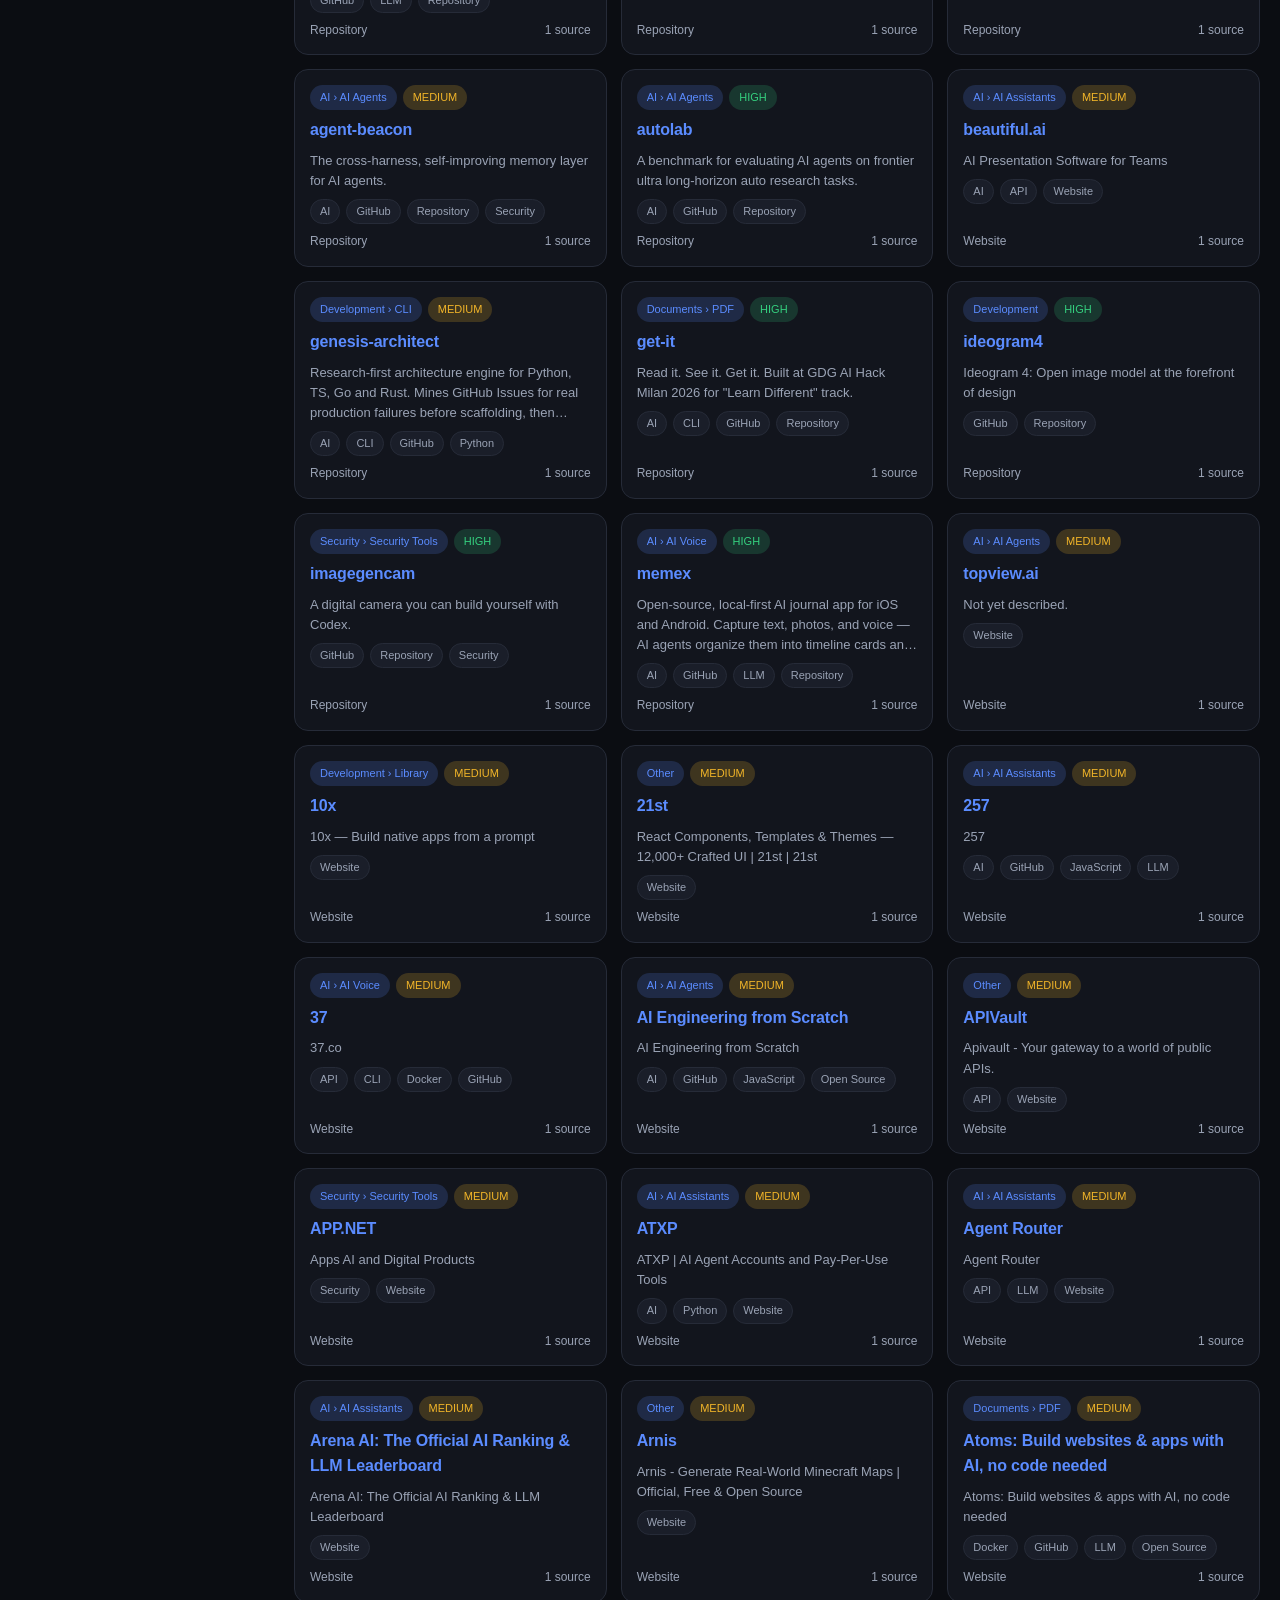
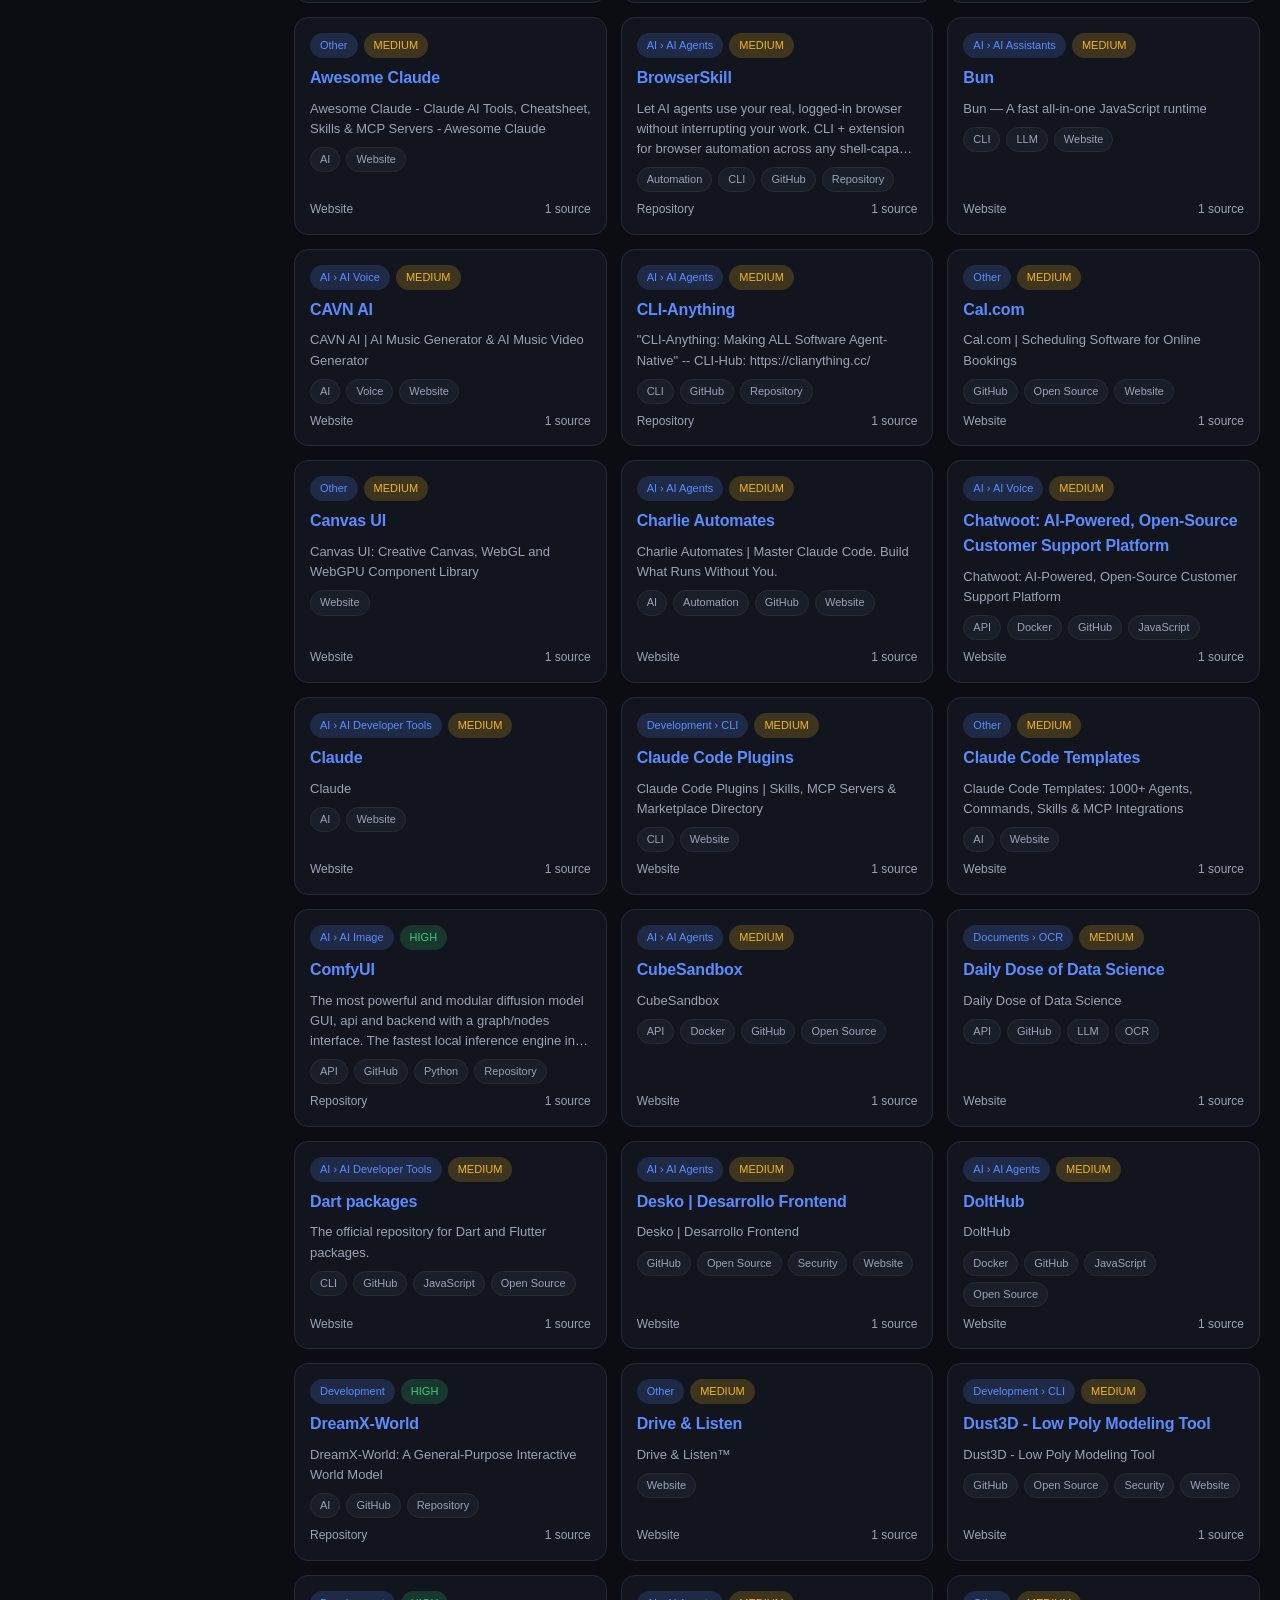
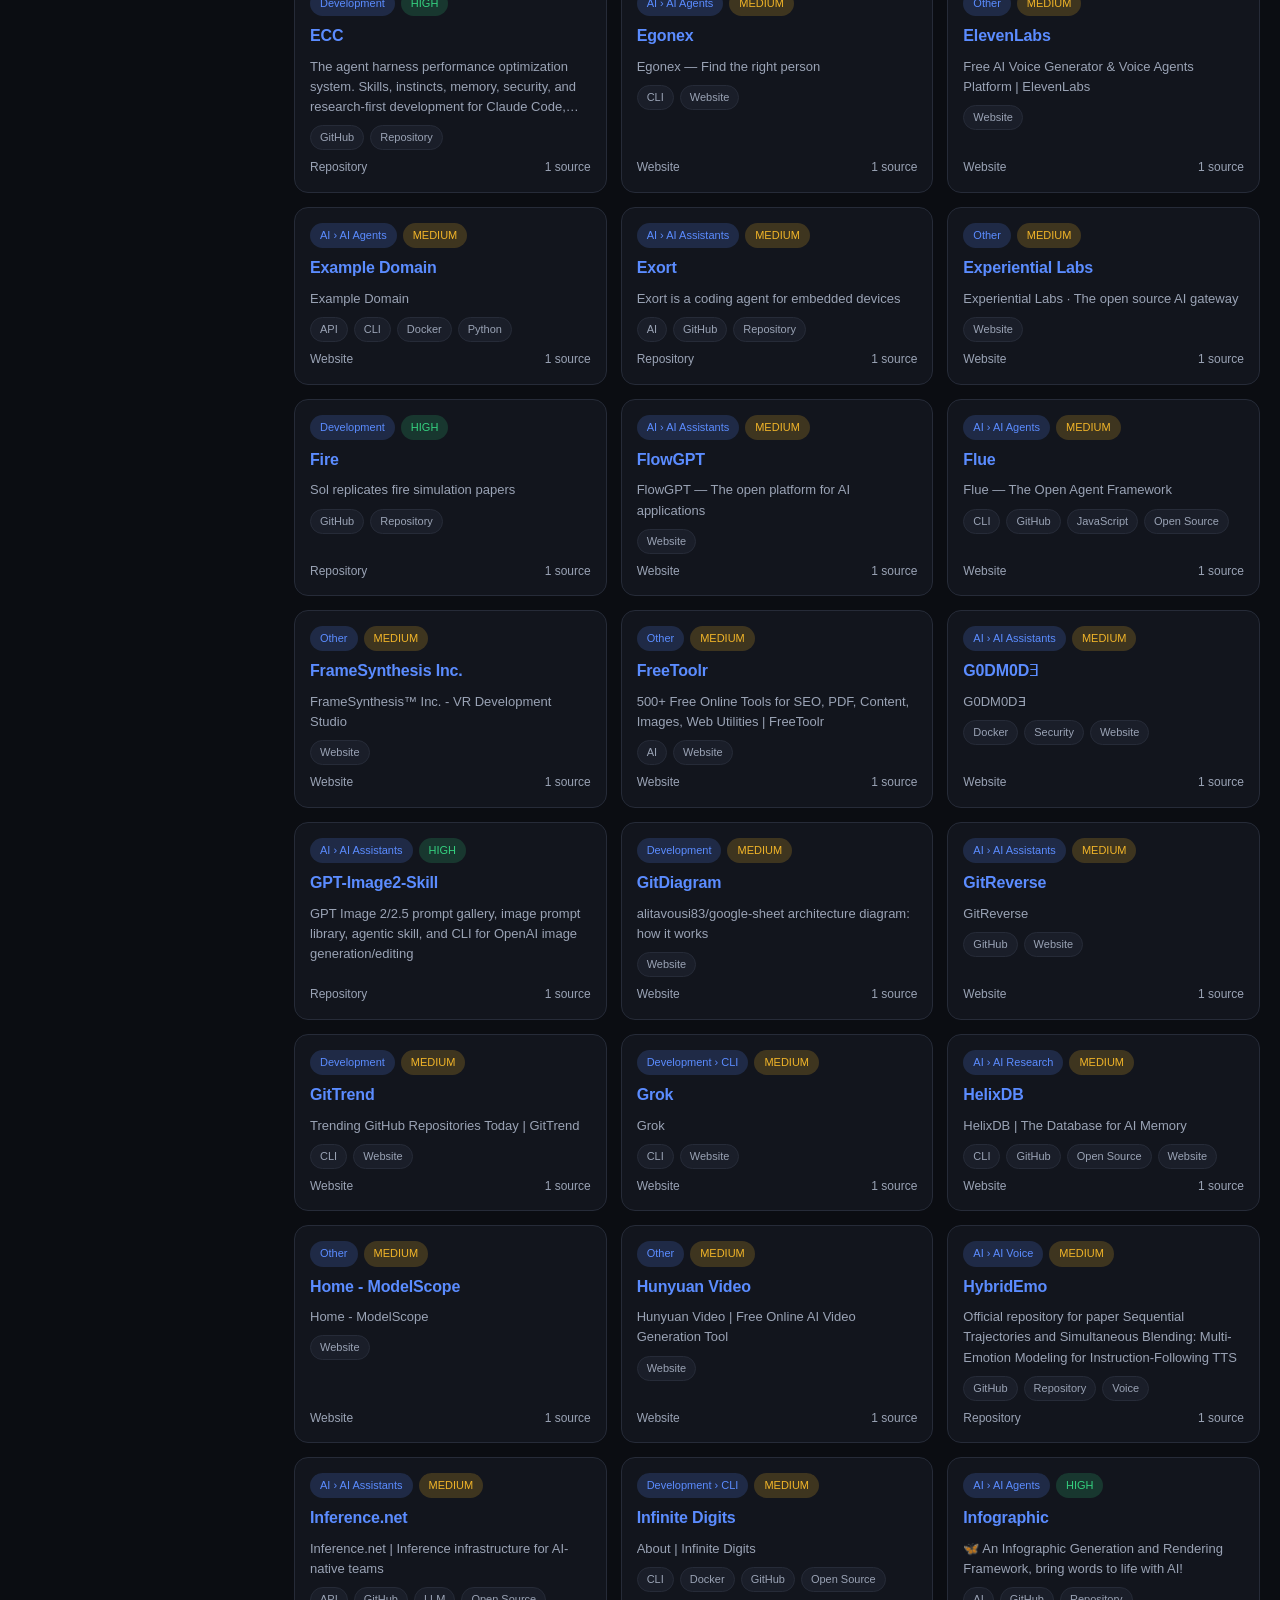
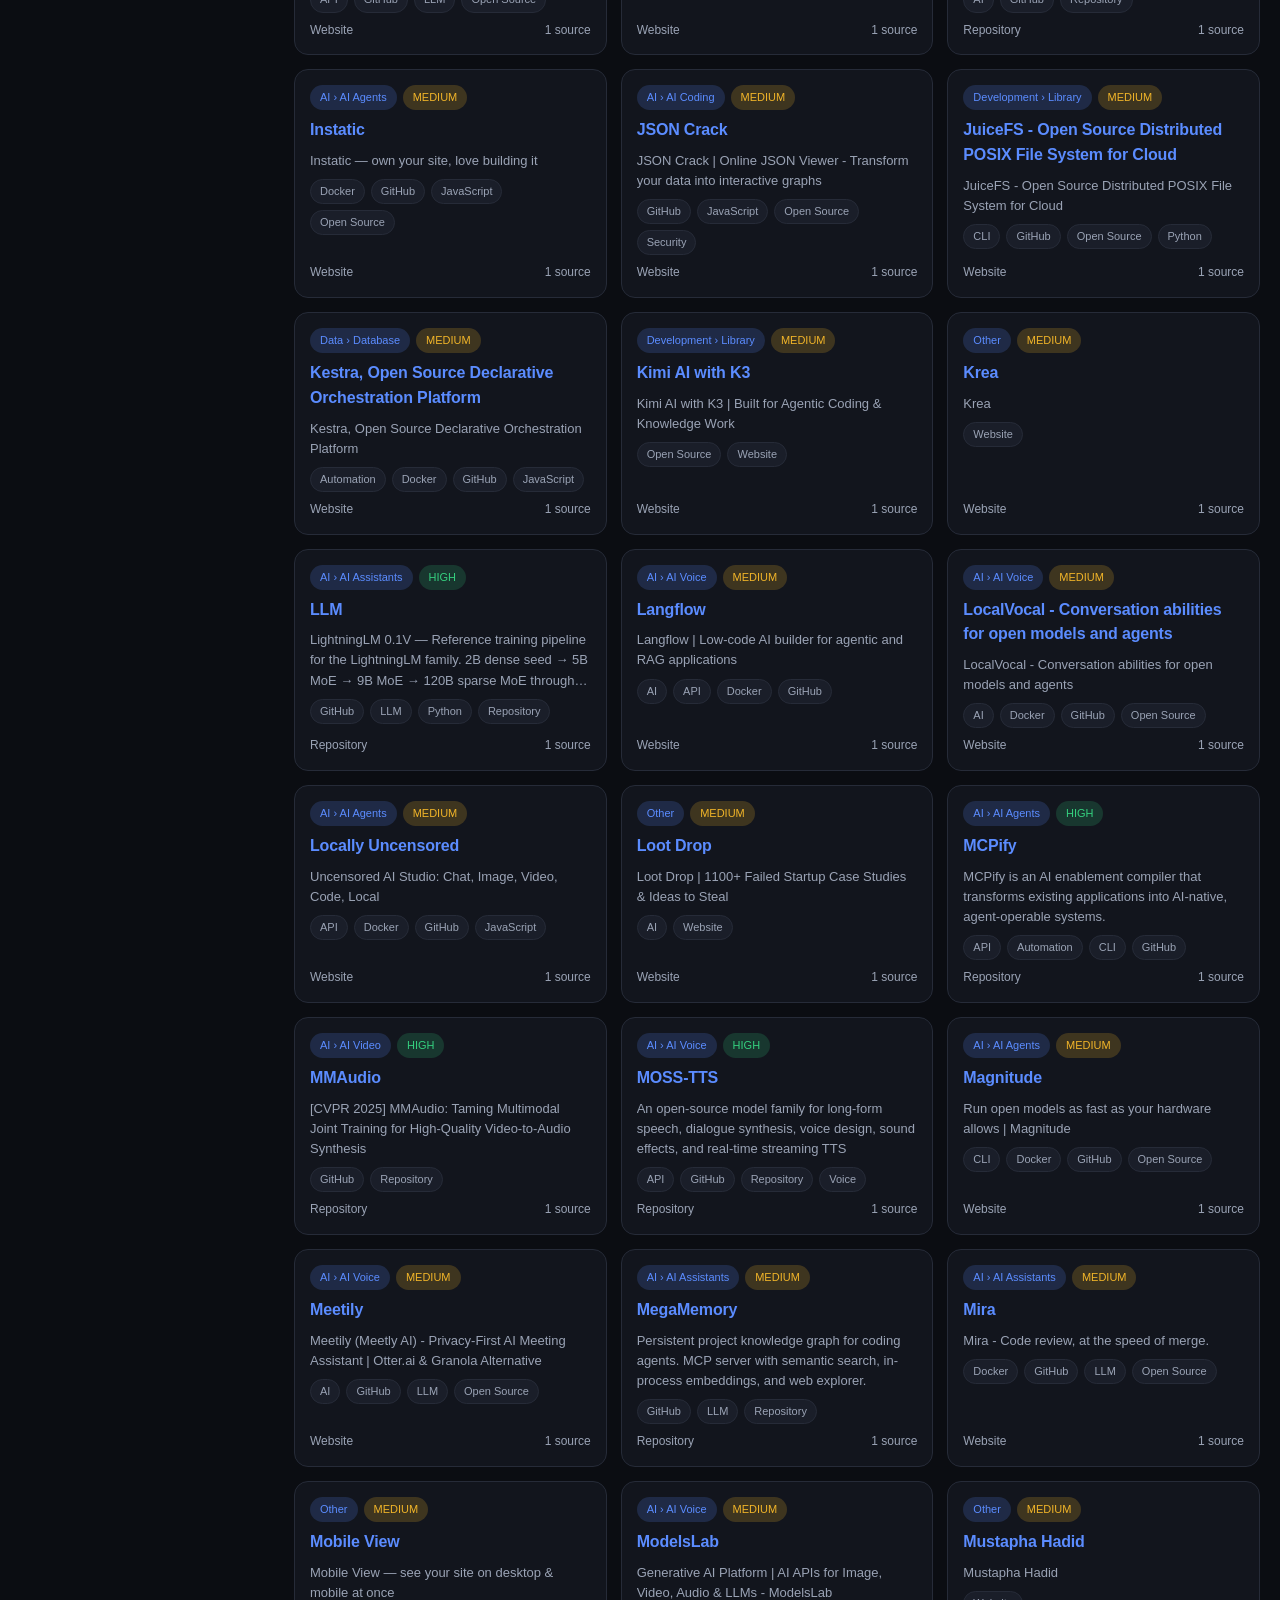
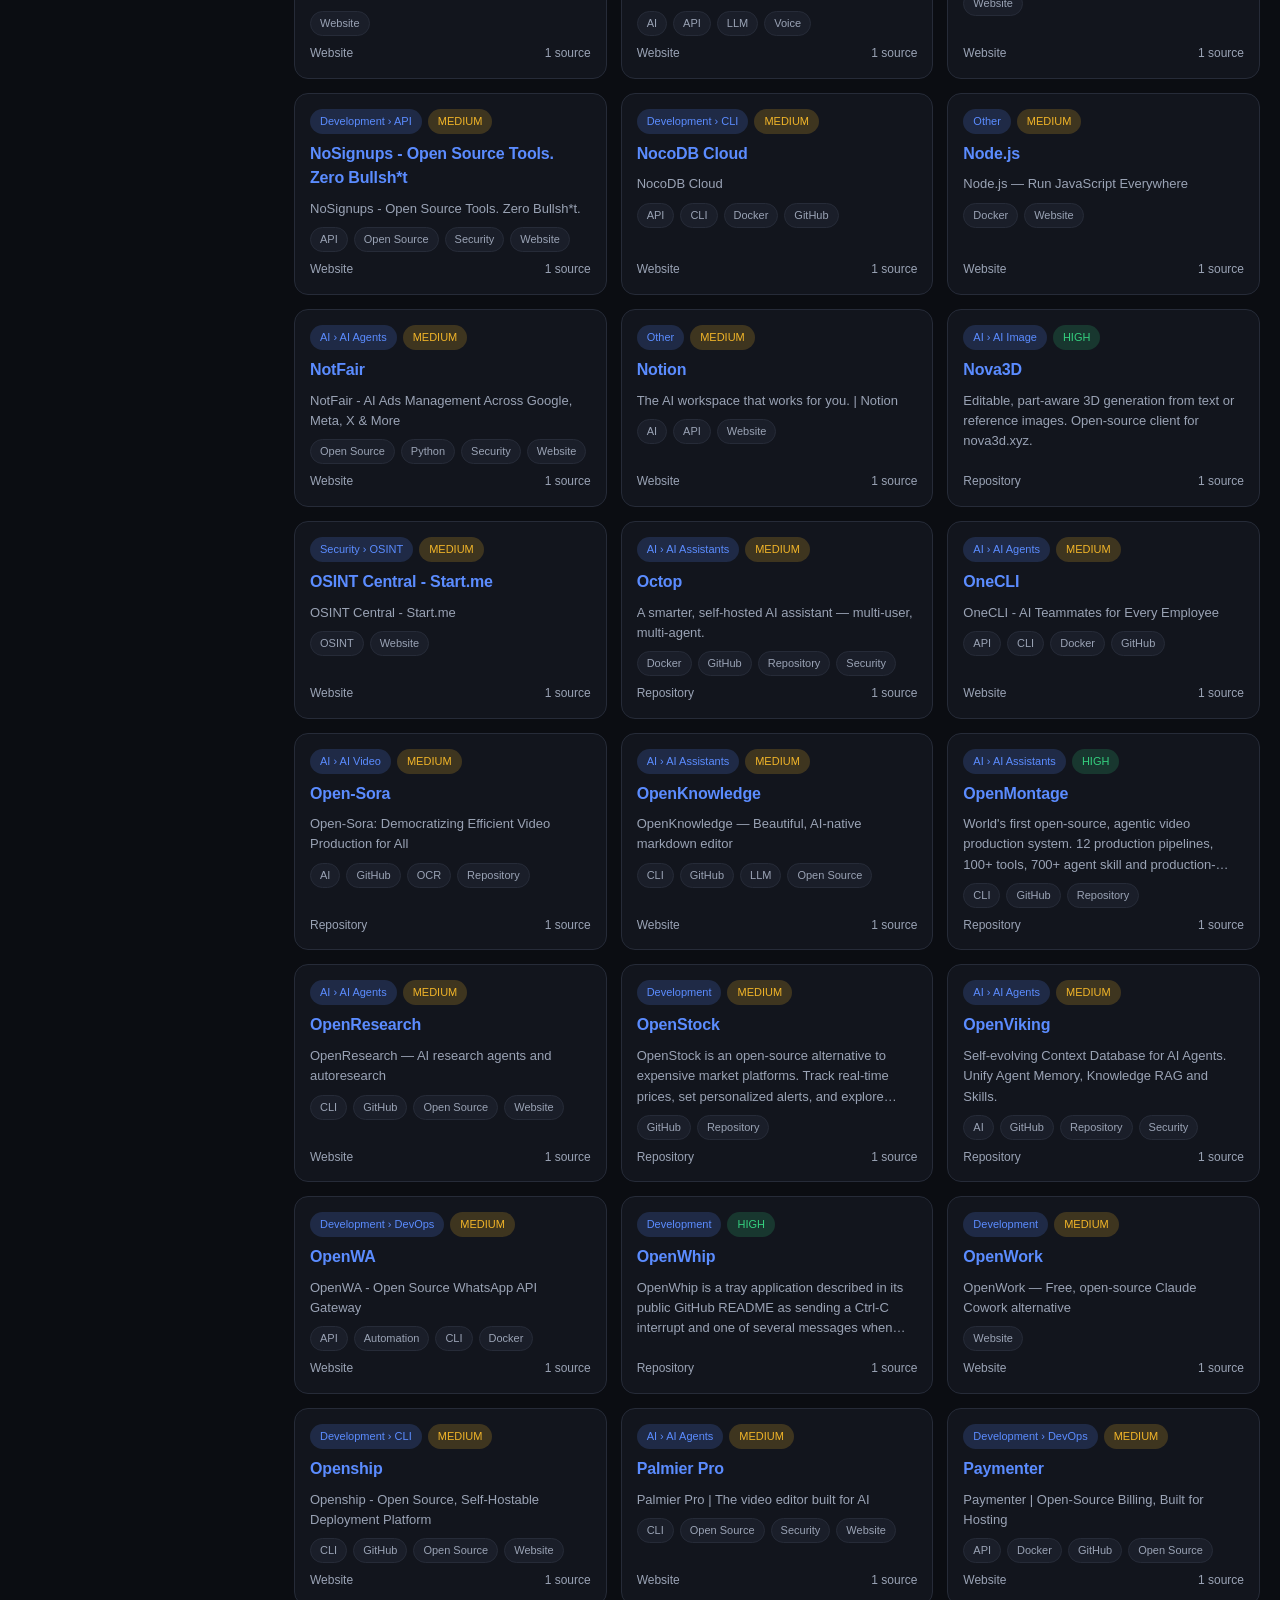
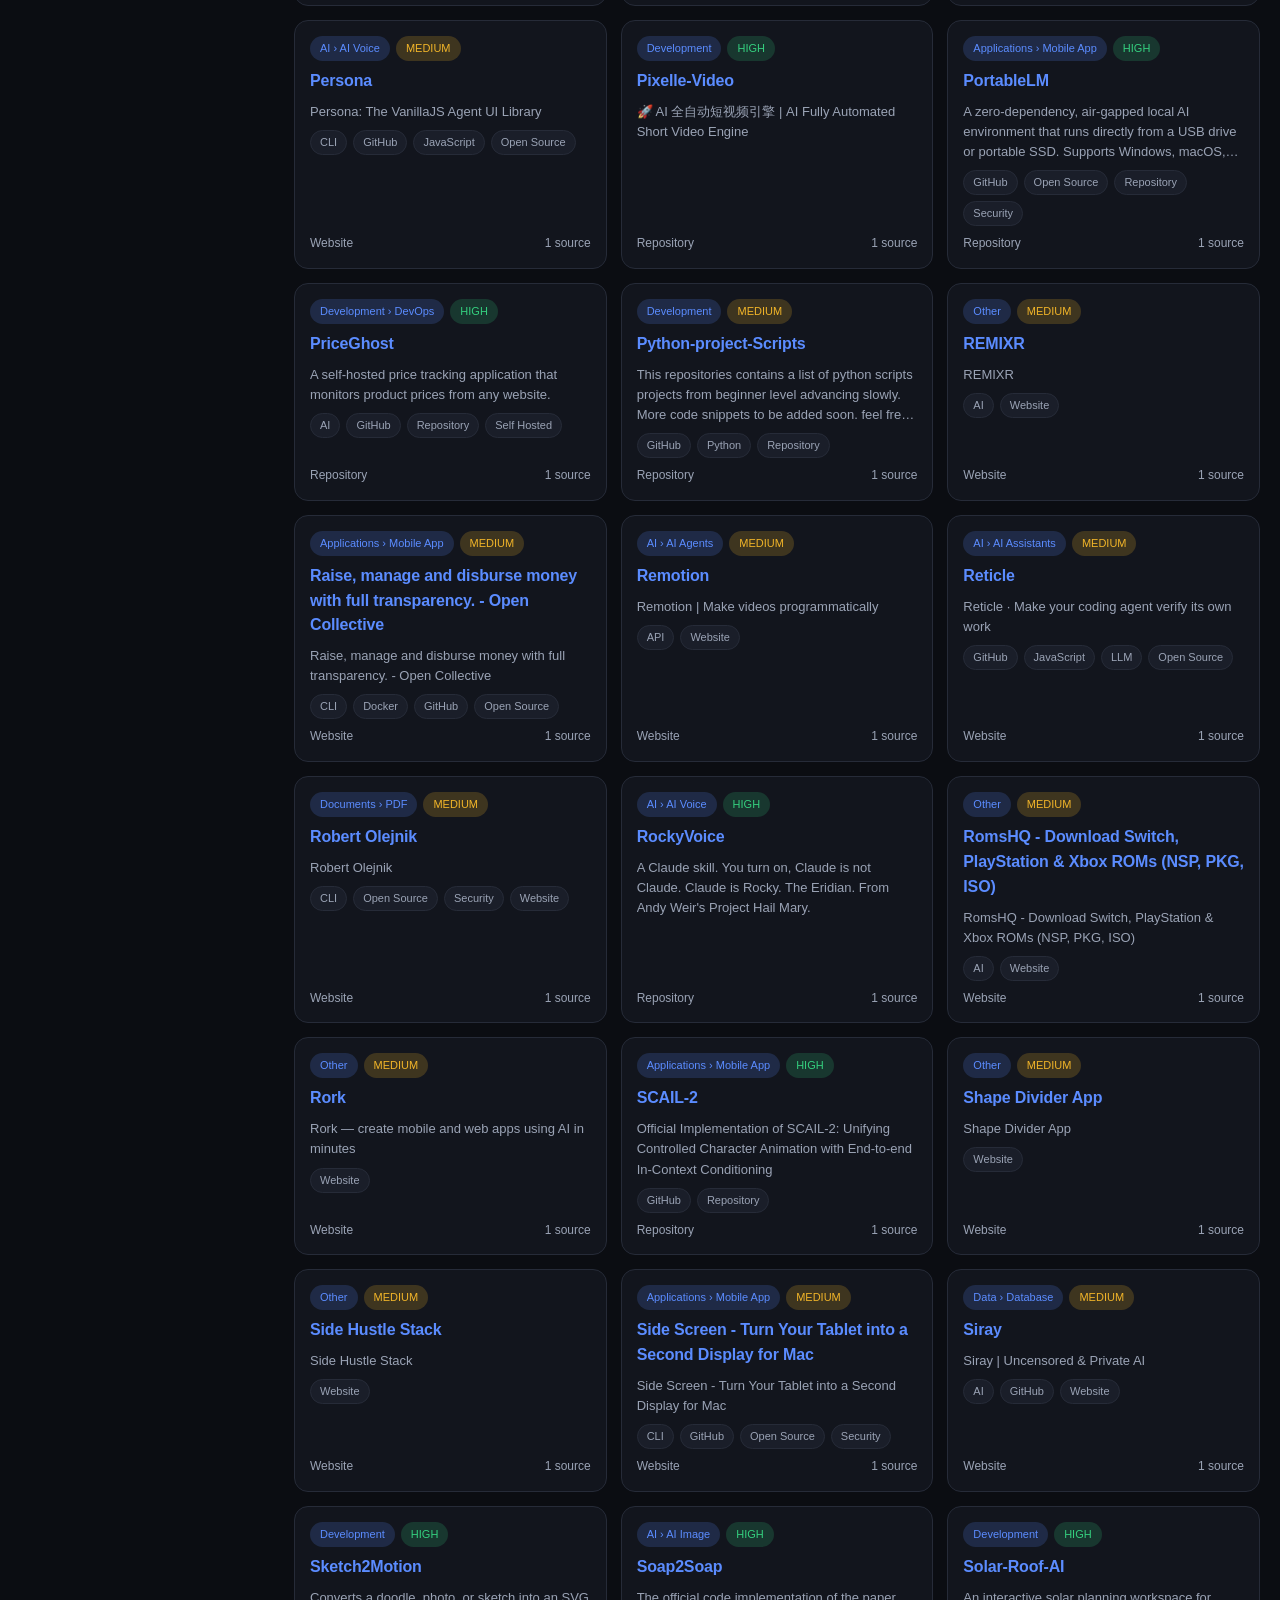
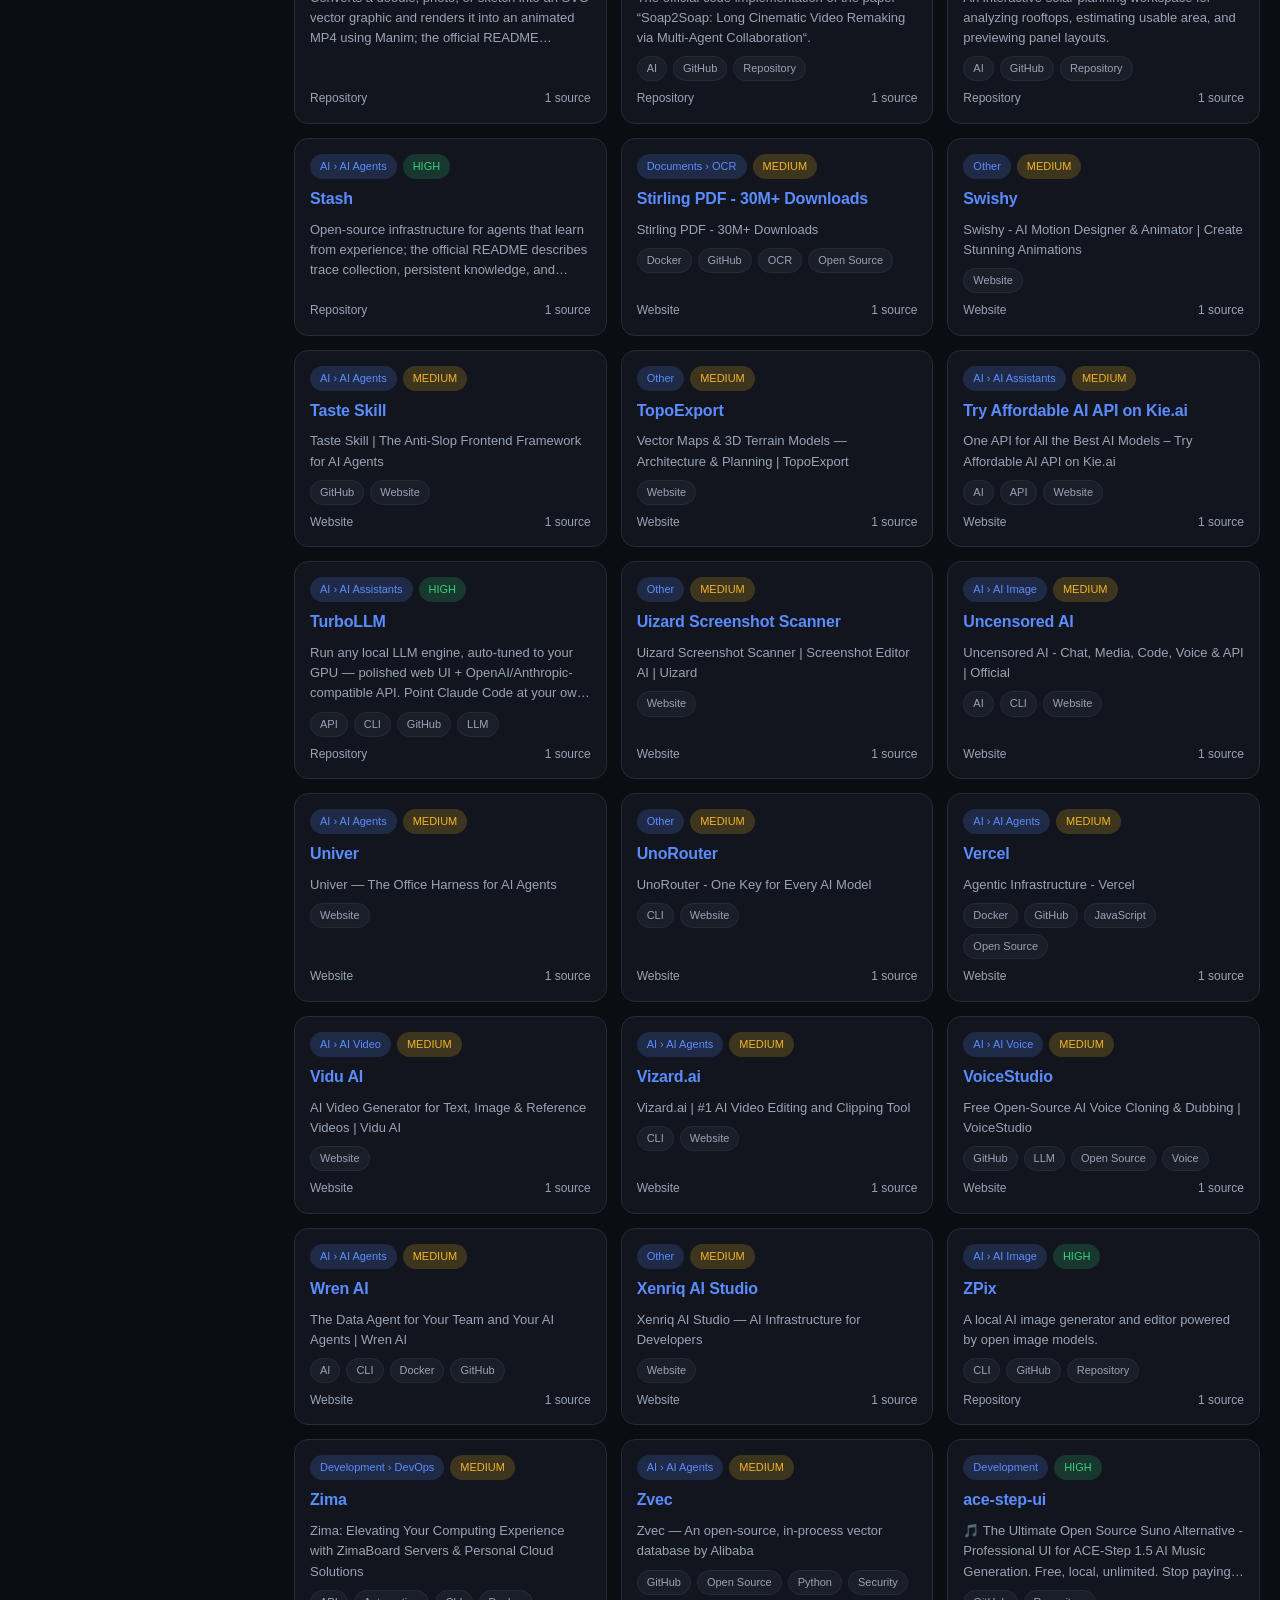
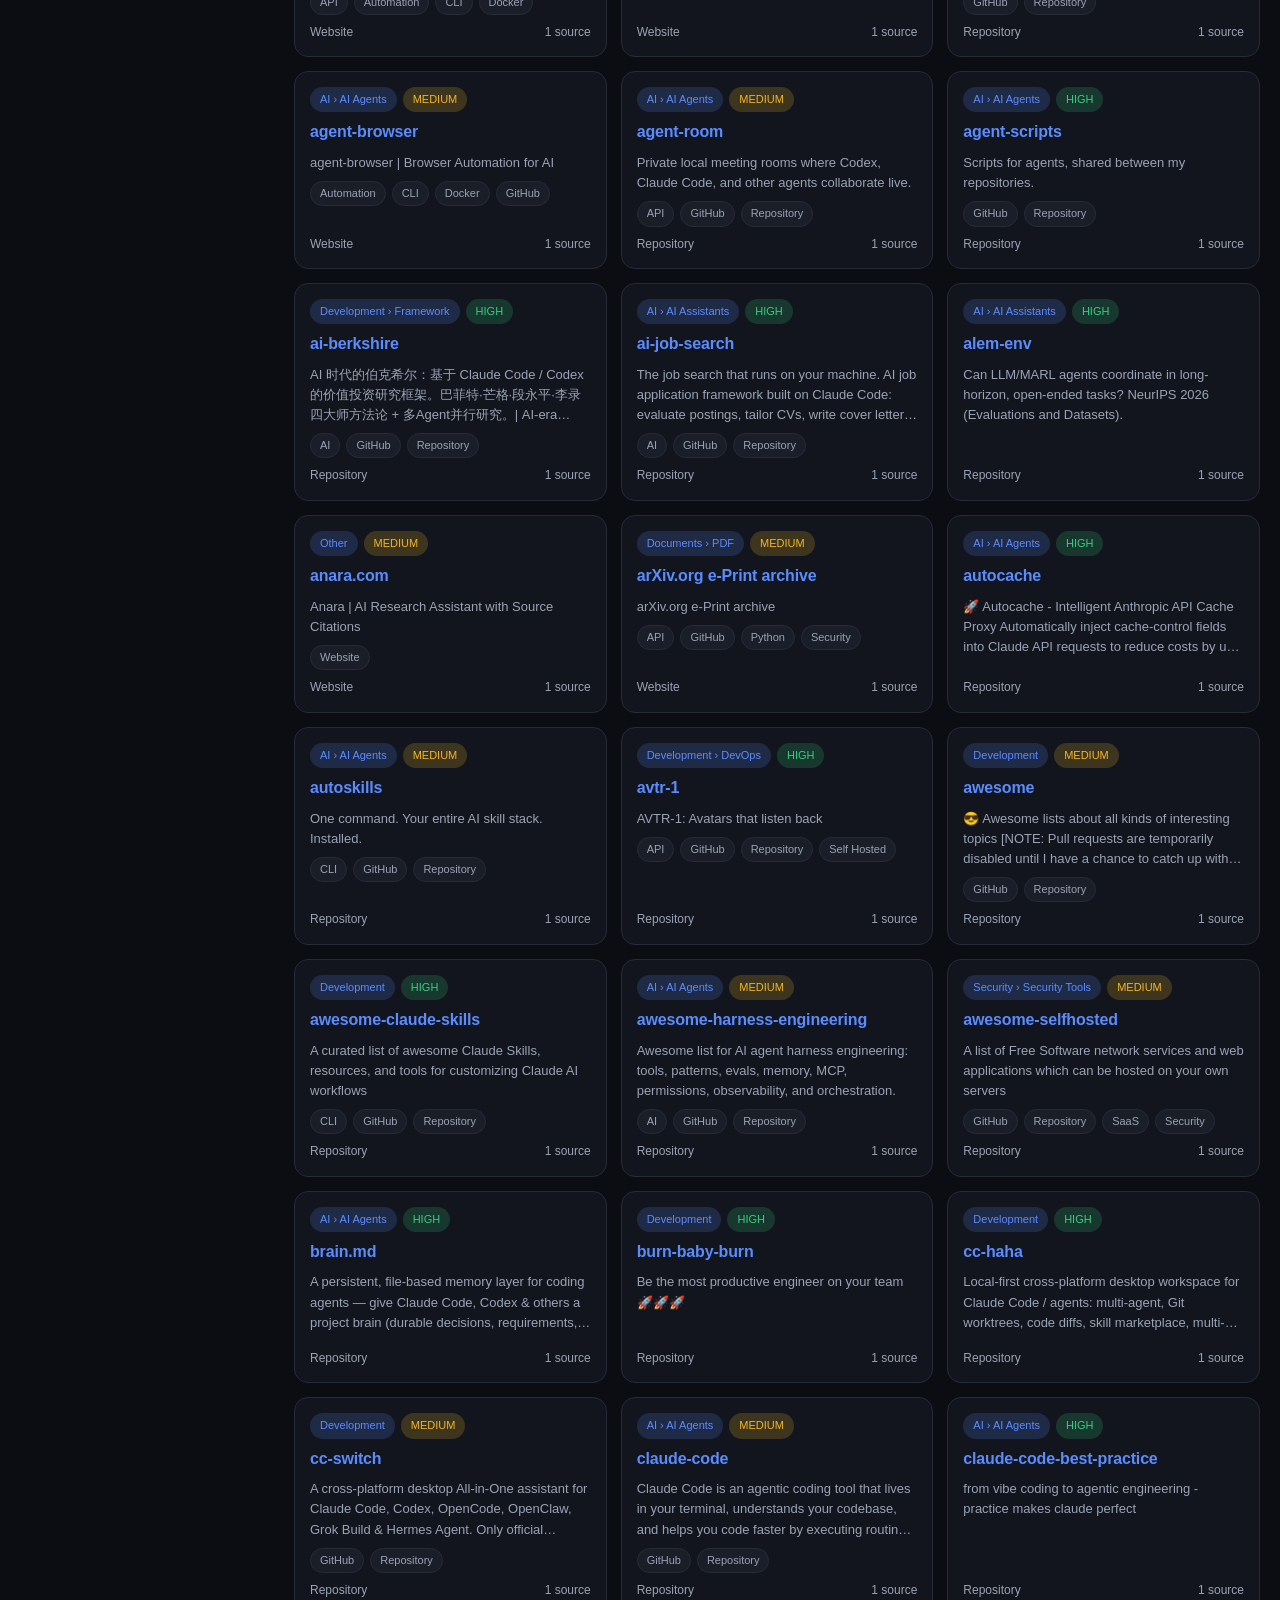
==== commit 3441147e: "Add metadata-only related resources and fix repository links Resource pages now show Same organizati" ====
--- a/web/index.html
+++ b/web/index.html
@@ -30,7 +30,7 @@
   <main></main>
   <footer class="foot">
     DataSeek · knowledge search engine for resources, tools and repositories · source media remains private ·
-    OCR and vision output is evidence, not verified fact.
+    Extracted text is evidence, not verified fact.
   </footer>
   <script src="app.js"></script>
 </body>
